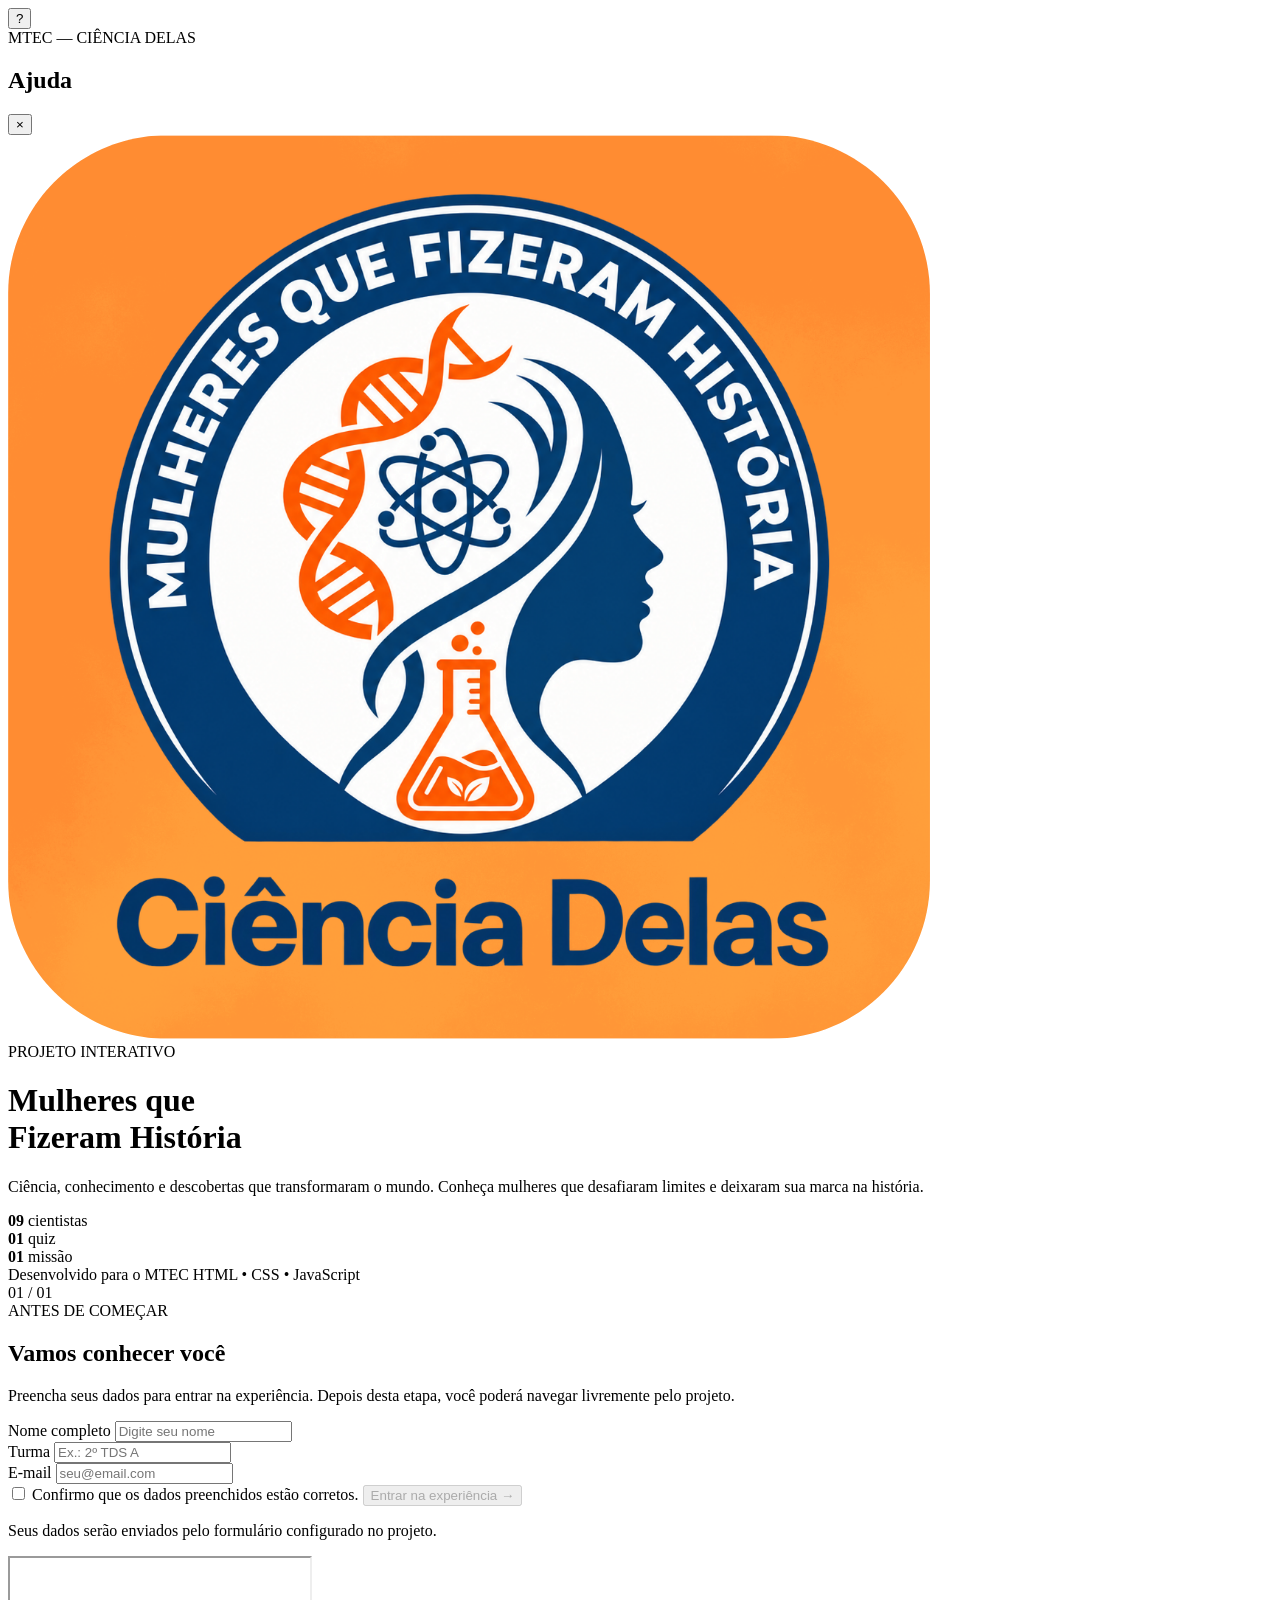
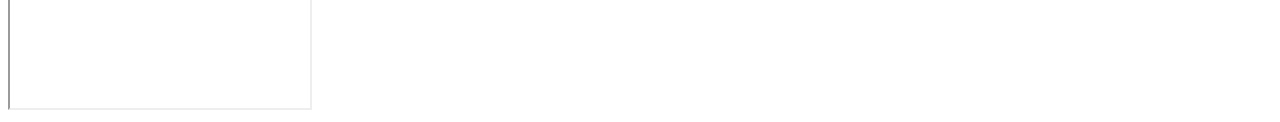
==== index.html @ 0174f932 "Add files via upload" ====
<!DOCTYPE html>
<html lang="pt-BR">
<head>
    <meta charset="UTF-8">
    <meta name="viewport" content="width=device-width, initial-scale=1.0">
    <title>Mulheres que Fizeram História | MTEC - Ciência Delas</title>
    <link rel="stylesheet" href="css/style.css">
</head>
<body class="pagina-identificacao">

    <button class="botao-ajuda" id="botaoAjuda" aria-label="Abrir ajuda">?</button>

    <aside class="barra-ajuda" id="barraAjuda">
        <div class="cabecalho-ajuda">
            <div>
                <span class="texto-pequeno">MTEC — CIÊNCIA DELAS</span>
                <h2 id="tituloAjuda">Ajuda</h2>
            </div>
            <button class="fechar-ajuda" id="fecharAjuda" aria-label="Fechar ajuda">×</button>
        </div>
        <div id="conteudoAjuda"></div>
    </aside>

    <main class="identificacao">
        <div class="identificacao-lado-esquerdo">
            <div class="marca-projeto">
                <img src="logo-mtec.png" alt="Logo Ciência Delas">
            </div>

            <div class="identificacao-conteudo">
                <span class="etiqueta">PROJETO INTERATIVO</span>
                <h1>Mulheres que<br><span>Fizeram História</span></h1>
                <p class="texto-introducao">
                    Ciência, conhecimento e descobertas que transformaram o mundo.
                    Conheça mulheres que desafiaram limites e deixaram sua marca na história.
                </p>

                <div class="mini-estatisticas">
                    <div>
                        <strong>09</strong>
                        <span>cientistas</span>
                    </div>
                    <div>
                        <strong>01</strong>
                        <span>quiz</span>
                    </div>
                    <div>
                        <strong>01</strong>
                        <span>missão</span>
                    </div>
                </div>
            </div>

            <div class="rodape-identificacao">
                <span>Desenvolvido para o MTEC</span>
                <span>HTML • CSS • JavaScript</span>
            </div>
        </div>

        <div class="identificacao-lado-direito">
            <div class="cartao-identificacao">
                <div class="numero-etapa">01 / 01</div>
                <span class="etiqueta">ANTES DE COMEÇAR</span>
                <h2>Vamos conhecer você</h2>
                <p>
                    Preencha seus dados para entrar na experiência.
                    Depois desta etapa, você poderá navegar livremente pelo projeto.
                </p>

                <form id="formularioIdentificacao"
                      action="https://formsubmit.co/alexandre.alceu@estudante.iftm.edu.br"
                      method="POST"
                      target="envioIdentificacao">

                    <div class="campo">
                        <label for="nome">Nome completo</label>
                        <input type="text" id="nome" name="nome" placeholder="Digite seu nome" required>
                        <small class="mensagem-erro" id="erroNome"></small>
                    </div>

                    <div class="duas-colunas">
                        <div class="campo">
                            <label for="turma">Turma</label>
                            <input type="text" id="turma" name="turma" placeholder="Ex.: 2º TDS A" required>
                            <small class="mensagem-erro" id="erroTurma"></small>
                        </div>

                        <div class="campo">
                            <label for="email">E-mail</label>
                            <input type="email" id="email" name="email" placeholder="seu@email.com" required>
                            <small class="mensagem-erro" id="erroEmail"></small>
                        </div>
                    </div>

                    <label class="campo-checkbox">
                        <input type="checkbox" id="aceite" name="aceite" required>
                        <span>Confirmo que os dados preenchidos estão corretos.</span>
                    </label>

                    <button class="botao-principal largura-total" id="botaoContinuar" type="submit" disabled>
                        <span>Entrar na experiência</span>
                        <span>→</span>
                    </button>

                    <p class="aviso-formulario">
                        Seus dados serão enviados pelo formulário configurado no projeto.
                    </p>
                </form>

                <iframe name="envioIdentificacao" class="iframe-escondido"></iframe>
            </div>
        </div>
    </main>

    <script src="js/script.js"></script>
</body>
</html>
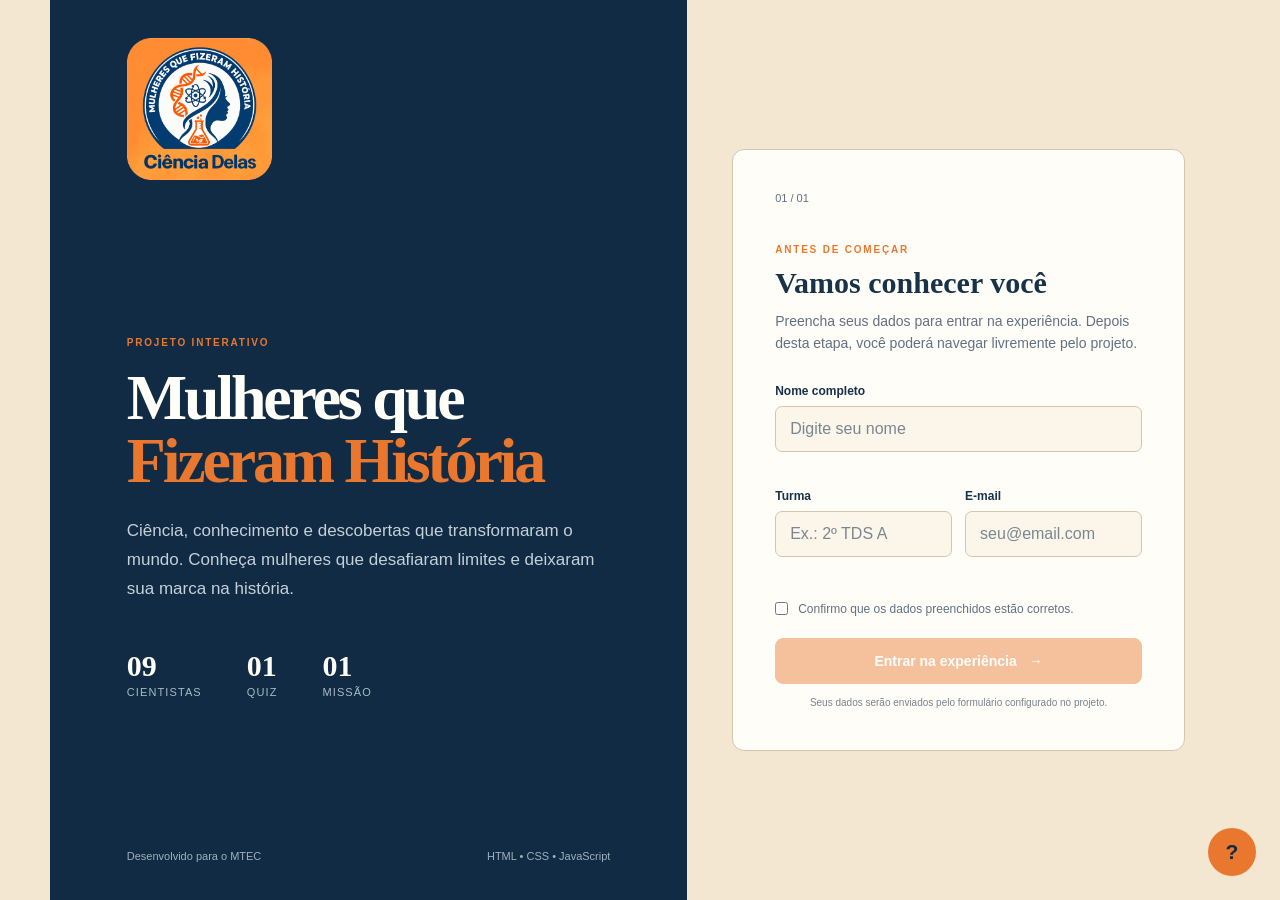
==== commit 28df72b1: "Corrigir linkagens de css e js" ====
--- a/index.html
+++ b/index.html
@@ -4,7 +4,7 @@
     <meta charset="UTF-8">
     <meta name="viewport" content="width=device-width, initial-scale=1.0">
     <title>Mulheres que Fizeram História | MTEC - Ciência Delas</title>
-    <link rel="stylesheet" href="css/style.css">
+    <link rel="stylesheet" href="style.css">
 </head>
 <body class="pagina-identificacao">
 
@@ -112,6 +112,6 @@
         </div>
     </main>
 
-    <script src="js/script.js"></script>
+    <script src="script.js"></script>
 </body>
 </html>
--- a/style.css
+++ b/style.css
@@ -0,0 +1,543 @@
+@import url('https://fonts.googleapis.com/css2?family=DM+Sans:wght@400;500;600;700&family=Space+Grotesk:wght@400;500;600;700&display=swap');
+
+:root {
+    --navy: #102b43;
+    --navy-2: #173d5a;
+    --blue: #2f6690;
+    --blue-light: #5b87a8;
+    --cream: #f3e7d2;
+    --cream-2: #fbf5ea;
+    --white: #fffdf8;
+    --orange: #e9782e;
+    --orange-light: #f1a062;
+    --text: #18324a;
+    --text-light: #617182;
+    --border: #d5c5ad;
+    --green: #3f8a68;
+    --red: #c85d5d;
+    --yellow: #d89b32;
+}
+
+* { box-sizing: border-box; margin: 0; padding: 0; }
+html { scroll-behavior: smooth; }
+body {
+    min-height: 100vh;
+    font-family: 'DM Sans', Arial, sans-serif;
+    background: var(--cream);
+    color: var(--text);
+}
+a { color: inherit; text-decoration: none; }
+button, input, textarea, select { font: inherit; }
+button { cursor: pointer; }
+
+.fundo-site { min-height: 100vh; background: var(--cream); }
+
+/* CABEÇALHO */
+.cabecalho-site {
+    width: 100%;
+    min-height: 128px;
+    margin: 0;
+    display: flex;
+    align-items: center;
+    justify-content: space-between;
+    gap: 25px;
+    background: var(--navy);
+    color: var(--white);
+    padding: 0 clamp(24px, 4vw, 64px);
+}
+.logo-site, .marca-projeto { display: flex; align-items: center; gap: 11px; }
+.logo-site > span, .marca-icone {
+    width: 48px; height: 48px; display: grid; place-items: center;
+    border-radius: 10px; background: var(--orange); color: var(--navy); font-size: 21px;
+}
+.logo-site div, .marca-projeto div { display: flex; flex-direction: column; }
+.logo-site img { width: 118px; height: 118px; object-fit: contain; display: block; }
+.marca-projeto img { width: 145px; height: 142px; object-fit: contain; display: block; }
+.logo-site strong, .marca-projeto strong { font: 700 15px 'Space Grotesk'; }
+.logo-site small, .marca-projeto span { color: #b8c7d3; font-size: 10px; letter-spacing: .12em; text-transform: uppercase; }
+.menu-site { display: flex; align-items: center; gap: 4px; }
+.menu-site a {
+    padding: 11px 14px; border-radius: 9px; color: #e8eef2; font-size: 14px;
+}
+.menu-site a:hover, .menu-site a.ativo { background: var(--navy-2); color: white; }
+.usuario-menu { display: flex; align-items: center; gap: 12px; color: #e8eef2; font-size: 13px; }
+
+.botao-principal, .botao-secundario {
+    min-height: 46px; padding: 0 19px; border-radius: 8px; display: inline-flex;
+    align-items: center; justify-content: center; gap: 12px; font-weight: 700; font-size: 14px;
+    transition: background .15s, border-color .15s;
+}
+.botao-principal { color: white; background: var(--orange); border: 1px solid var(--orange); }
+.botao-principal:hover:not(:disabled) { background: #d96520; }
+.botao-principal:disabled { opacity: .45; cursor: not-allowed; }
+.botao-secundario { color: var(--white); background: transparent; border: 1px solid #55738b; }
+.botao-secundario:hover { background: var(--navy-2); }
+.botao-secundario.pequeno { min-height: 36px; padding: 0 12px; font-size: 12px; }
+.largura-total { width: 100%; }
+
+/* AJUDA */
+.botao-ajuda {
+    position: fixed; right: 24px; bottom: 24px; z-index: 1000;
+    width: 48px; height: 48px; border: 0; border-radius: 50%;
+    background: var(--orange); color: var(--navy); font-size: 21px; font-weight: 700;
+}
+.botao-ajuda:hover { background: #d96520; }
+.barra-ajuda {
+    position: fixed; right: -440px; top: 0; width: min(420px, 92vw); height: 100vh;
+    z-index: 1200; padding: 30px; overflow-y: auto; background: var(--navy);
+    color: var(--white); border-left: 1px solid #41617a; transition: right .25s ease;
+}
+.barra-ajuda.aberta { right: 0; }
+.cabecalho-ajuda { display: flex; justify-content: space-between; align-items: flex-start; gap: 20px; padding-bottom: 24px; border-bottom: 1px solid #41617a; }
+.cabecalho-ajuda h2 { margin-top: 7px; font: 600 27px 'Space Grotesk'; color: var(--white); }
+.fechar-ajuda, .fechar-modal {
+    width: 38px; height: 38px; border: 1px solid #55738b; border-radius: 8px;
+    color: var(--white); background: var(--navy-2); font-size: 22px;
+}
+.ajuda-conteudo { padding-top: 25px; color: var(--white); }
+.ajuda-conteudo h3 { margin-bottom: 10px; font: 600 21px 'Space Grotesk'; color: var(--white); }
+.ajuda-conteudo p { margin-bottom: 20px; color: #d7e0e7; line-height: 1.7; font-size: 14px; }
+.ajuda-lista { list-style: none; display: grid; gap: 10px; margin-bottom: 24px; }
+.ajuda-lista li { padding: 13px; border: 1px solid #41617a; border-radius: 8px; background: var(--navy-2); color: #d7e0e7; font-size: 13px; line-height: 1.5; }
+.ajuda-lista strong { color: white; }
+.barra-ajuda .texto-pequeno { color: var(--orange-light); }
+
+
+/* IDENTIFICAÇÃO: deixa a tela inteira visível sem precisar usar scroll. */
+.pagina-identificacao {
+    overflow: hidden;
+}
+
+.pagina-identificacao .identificacao {
+    height: 100vh;
+    min-height: 100vh;
+}
+
+.pagina-identificacao .identificacao-lado-esquerdo,
+.pagina-identificacao .identificacao-lado-direito {
+    height: 100vh;
+    min-height: 0;
+}
+
+/* IDENTIFICAÇÃO */
+.identificacao { min-height: 100vh; display: grid; grid-template-columns: 1.08fr .92fr; }
+.identificacao-lado-esquerdo {
+    min-height: 100vh; padding: 38px clamp(30px, 6vw, 85px);
+    display: flex; flex-direction: column; justify-content: space-between;
+    background: var(--navy); color: var(--white);
+}
+.identificacao-conteudo { max-width: 650px; margin: auto 0; }
+.identificacao-conteudo h1 {
+    margin-top: 17px; font: 700 clamp(45px, 5vw, 76px)/.98 'Space Grotesk'; letter-spacing: -.05em;
+}
+.identificacao-conteudo h1 span { color: var(--orange); }
+.texto-introducao { max-width: 540px; color: #c5d0d9; line-height: 1.7; margin-top: 25px; font-size: 17px; }
+.mini-estatisticas { display: flex; gap: 45px; margin-top: 45px; }
+.mini-estatisticas div { display: flex; flex-direction: column; gap: 3px; }
+.mini-estatisticas strong { font: 600 30px 'Space Grotesk'; }
+.mini-estatisticas span { color: #aabac7; font-size: 11px; text-transform: uppercase; letter-spacing: .1em; }
+.rodape-identificacao { display: flex; justify-content: space-between; color: #9fb0bd; font-size: 11px; }
+.identificacao-lado-direito { display: grid; place-items: center; padding: 45px; background: var(--cream); }
+.cartao-identificacao {
+    width: min(510px, 100%); padding: 42px; background: var(--white);
+    border: 1px solid var(--border); border-radius: 12px;
+}
+.numero-etapa { color: var(--text-light); font-size: 11px; margin-bottom: 35px; }
+.cartao-identificacao h2 { margin-top: 9px; font: 600 30px 'Space Grotesk'; }
+.cartao-identificacao > p { color: var(--text-light); line-height: 1.6; font-size: 14px; margin: 10px 0 30px; }
+.campo { margin-bottom: 19px; }
+.campo label { display: block; margin-bottom: 8px; color: var(--text); font-size: 12px; font-weight: 700; }
+.campo input, .campo textarea, .campo select {
+    width: 100%; padding: 13px 14px; outline: none; border: 1px solid var(--border);
+    border-radius: 7px; background: var(--cream-2); color: var(--text);
+}
+.campo input::placeholder, .campo textarea::placeholder { color: #7a8791; opacity: 1; }
+.campo input:focus, .campo textarea:focus, .campo select:focus { border-color: var(--orange); outline: 2px solid #f1c19f; }
+.campo input:-webkit-autofill, .campo input:-webkit-autofill:hover, .campo input:-webkit-autofill:focus {
+    -webkit-text-fill-color: var(--text); -webkit-box-shadow: 0 0 0 1000px var(--cream-2) inset;
+}
+.campo select option { background: var(--white); color: var(--text); }
+.duas-colunas { display: grid; grid-template-columns: 1fr 1fr; gap: 13px; }
+.campo-checkbox { display: flex; align-items: flex-start; gap: 10px; color: var(--text-light); font-size: 12px; line-height: 1.5; margin: 6px 0 20px; }
+.campo-checkbox input { margin-top: 2px; accent-color: var(--orange); }
+.mensagem-erro { display: block; min-height: 14px; margin-top: 4px; color: var(--red); font-size: 10px; }
+.aviso-formulario { color: #78838d; font-size: 10px; text-align: center; margin-top: 13px; }
+.iframe-escondido { width: 0; height: 0; border: 0; position: absolute; }
+
+main { width: min(1180px, calc(100% - 40px)); margin: auto; }
+.etiqueta, .texto-pequeno { display: inline-block; color: var(--orange); font-size: 10px; letter-spacing: .18em; font-weight: 700; }
+
+/* INÍCIO */
+.hero-inicio {
+    min-height: 610px; display: grid; grid-template-columns: 1fr 1fr; align-items: center;
+    gap: 55px; padding: 75px 0;
+}
+.hero-texto h1 { margin: 17px 0 25px; font: 700 clamp(50px, 6vw, 80px)/.95 'Space Grotesk'; letter-spacing: -.06em; }
+.hero-texto h1 span { color: var(--orange); }
+.hero-texto > p { max-width: 600px; color: var(--text-light); line-height: 1.7; font-size: 17px; }
+.hero-botoes { display: flex; gap: 12px; margin-top: 30px; }
+.hero-botoes .botao-secundario { color: var(--navy); border-color: #9c8d77; }
+.hero-botoes .botao-secundario:hover { background: #e9dcc7; }
+.hero-numeros { display: flex; gap: 42px; margin-top: 50px; }
+.hero-numeros div { display: flex; align-items: center; gap: 10px; }
+.hero-numeros strong { font: 600 28px 'Space Grotesk'; }
+.hero-numeros span { color: var(--text-light); font-size: 10px; text-transform: uppercase; line-height: 1.3; letter-spacing: .08em; }
+.hero-visual { min-height: 450px; position: relative; display: grid; place-items: center; }
+.orb { display: none; }
+.painel-ciencia {
+    width: min(500px, 90%); padding: 27px; position: relative; z-index: 2;
+    background: var(--navy); color: var(--white); border: 1px solid var(--navy-2); border-radius: 12px;
+    transform: rotate(-1.5deg);
+}
+.painel-topo { display: flex; justify-content: space-between; color: #bdcbd5; font-size: 9px; letter-spacing: .16em; }
+.ponto-online { width: 7px; height: 7px; background: var(--orange); border-radius: 50%; }
+.painel-grafico { height: 220px; margin-top: 30px; position: relative; overflow: hidden; border-bottom: 1px solid #41617a; }
+.linha-grafico { position: absolute; width: 110%; height: 100px; left: -5%; top: 80px; border-top: 2px solid #5b87a8; transform: rotate(-8deg); border-radius: 50%; }
+.linha-grafico.segunda { top: 120px; border-color: var(--orange); transform: rotate(8deg); }
+.ponto-grafico { position: absolute; width: 9px; height: 9px; border-radius: 50%; background: var(--white); }
+.p1 { left: 15%; top: 57%; } .p2 { left: 37%; top: 38%; } .p3 { left: 62%; top: 52%; } .p4 { left: 83%; top: 24%; }
+.painel-dados { display: grid; grid-template-columns: repeat(3,1fr); gap: 10px; padding-top: 22px; }
+.painel-dados div { display: flex; flex-direction: column; gap: 5px; }
+.painel-dados span { font-size: 8px; color: #9fb0bd; letter-spacing: .1em; }
+.painel-dados strong { font: 600 20px 'Space Grotesk'; }
+.cartao-flutuante { position: absolute; z-index: 3; display: flex; gap: 10px; align-items: center; padding: 12px 14px; background: var(--white); border: 1px solid var(--border); border-radius: 8px; }
+.cartao-flutuante > span { width: 32px; height: 32px; display: grid; place-items: center; border-radius: 7px; background: var(--orange); color: var(--navy); }
+.cartao-flutuante div { display: flex; flex-direction: column; }
+.cartao-flutuante strong { font-size: 11px; color: var(--text); }
+.cartao-flutuante small { color: var(--text-light); font-size: 9px; }
+.cartao-flutuante-1 { top: 13%; left: 1%; } .cartao-flutuante-2 { bottom: 9%; right: 0; }
+
+.mosaico-cientistas, .secao-conceito, .secao-destaque {
+    margin: 0 0 70px; padding: 70px; background: var(--white); border: 1px solid var(--border);
+}
+.cabecalho-secao h2 { margin-top: 12px; font: 600 40px 'Space Grotesk'; letter-spacing: -.04em; }
+.cabecalho-secao h2 span { color: var(--orange); }
+.cabecalho-secao p { margin-top: 10px; color: var(--text-light); line-height: 1.6; }
+.faixa-fotos-cientistas { display: grid; grid-template-columns: repeat(5,1fr); gap: 12px; margin-top: 34px; }
+.foto-destaque-cientista { display: block; overflow: hidden; border: 1px solid var(--border); background: var(--cream-2); }
+.foto-destaque-cientista img { width: 100%; height: 190px; display: block; object-fit: cover; object-position: center top; }
+.foto-destaque-cientista span { display: block; padding: 11px 12px; color: var(--text); font-size: 12px; font-weight: 700; }
+.secao-conceito { margin-bottom: 70px; }
+.passos-experiencia { display: grid; grid-template-columns: repeat(4,1fr); gap: 14px; margin-top: 38px; }
+.passo { position: relative; min-height: 265px; padding: 27px; border: 1px solid var(--border); background: var(--cream-2); border-radius: 9px; }
+.passo:hover { border-color: var(--orange); }
+.passo.destaque { border-top: 1px solid var(--border); }
+.passo-numero { position: absolute; top: 20px; right: 20px; color: #9b8d7a; font-size: 11px; }
+.passo-icone { width: 48px; height: 48px; display: grid; place-items: center; margin-bottom: 35px; border-radius: 8px; background: var(--navy); color: var(--orange); font-size: 20px; }
+.passo h3 { margin-bottom: 9px; font: 600 21px 'Space Grotesk'; }
+.passo p { color: var(--text-light); line-height: 1.55; font-size: 13px; }
+.passo-link { display: block; margin-top: 22px; color: var(--orange); font-size: 12px; font-weight: 700; }
+.secao-destaque { display: grid; grid-template-columns: 1.2fr .8fr; gap: 65px; align-items: center; }
+.destaque-texto h2 { margin: 13px 0 20px; font: 600 40px/1.08 'Space Grotesk'; letter-spacing: -.04em; }
+.destaque-texto p { max-width: 650px; color: var(--text-light); line-height: 1.75; }
+.link-seta { display: inline-block; margin-top: 25px; color: var(--orange); font-size: 13px; font-weight: 700; }
+.destaque-citacao { padding: 38px; background: var(--navy); color: var(--white); border-radius: 9px; }
+.simbolo-grande { height: 55px; color: var(--orange); font: 700 70px 'Space Grotesk'; }
+.destaque-citacao p { margin: 15px 0 25px; font: 500 22px/1.35 'Space Grotesk'; }
+.linha-decorativa { width: 55px; height: 2px; margin-bottom: 13px; background: var(--orange); }
+.destaque-citacao span:last-child { color: #b7c6d0; font-size: 9px; letter-spacing: .14em; }
+.jogo-feedback {
+    padding: 0 0 55px;
+}
+
+/* Link simples e largo para levar ao formulário de feedback. */
+.botao-feedback-jogo {
+    display: block;
+    width: 100%;
+    padding: 17px 20px;
+    margin-top: 14px;
+    text-align: center;
+    background: var(--navy);
+    color: var(--white);
+    border: 2px solid var(--navy);
+    border-radius: 10px;
+    text-decoration: none;
+    font: 600 16px 'Space Grotesk';
+    transition: .2s;
+}
+
+.botao-feedback-jogo:hover {
+    background: var(--orange);
+    border-color: var(--navy);
+    color: var(--navy);
+}
+
+.rodape-site {
+    width: min(1180px, calc(100% - 40px));
+    margin: auto;
+    padding: 30px 0 36px;
+    border-top: 1px solid var(--border);
+    display: grid;
+    grid-template-columns: 1fr 1.8fr auto;
+    gap: 35px;
+    color: var(--text-light);
+    font-size: 11px;
+}
+.rodape-site div { display: flex; flex-direction: column; gap: 6px; }
+.rodape-site strong { color: var(--text); font-size: 11px; font-weight: 700; }
+.rodape-site span { line-height: 1.5; }
+
+/* CABEÇALHOS DAS PÁGINAS INTERNAS */
+.cabecalho-pagina {
+    min-height: 360px; margin: 55px 0 45px; padding: 58px 70px;
+    display: grid; grid-template-columns: 1fr .78fr; align-items: center; gap: 70px;
+    background: var(--white); border: 1px solid var(--border);
+}
+.cabecalho-pagina h1 { margin-top: 15px; color: var(--text); font: 700 clamp(48px, 6vw, 78px)/.95 'Space Grotesk'; letter-spacing: -.055em; }
+.cabecalho-pagina h1 span { color: var(--blue); }
+.cabecalho-pagina > p { max-width: 530px; color: var(--text-light); line-height: 1.8; }
+
+/* CIENTISTAS */
+.filtros-cientistas { display: flex; flex-wrap: wrap; gap: 9px; margin-bottom: 30px; }
+.filtro { padding: 10px 16px; border: 1px solid var(--border); border-radius: 20px; background: transparent; color: var(--text); font-size: 11px; }
+.filtro:hover, .filtro.ativo { background: var(--navy); border-color: var(--navy); color: var(--white); }
+.grade-cientistas { display: grid; grid-template-columns: repeat(3,1fr); gap: 22px; padding-bottom: 70px; }
+.card-cientista { overflow: hidden; min-height: 420px; background: var(--white); border: 1px solid var(--border); border-radius: 9px; cursor: pointer; }
+.card-cientista:hover { border-color: var(--orange); }
+.card-imagem { height: 225px; position: relative; overflow: hidden; display: grid; place-items: center; background: var(--navy); }
+.foto-cientista-card { width: 100%; height: 100%; object-fit: cover; object-position: center top; display: block; }
+.foto-cientista-card[src*="Rosalind_Franklin"] { transform: scale(1.08); }
+.avatar-cientista { width: 120px; height: 120px; display: grid; place-items: center; border-radius: 50%; background: var(--navy-2); color: var(--orange); font: 700 32px 'Space Grotesk'; }
+.card-numero { position: absolute; top: 15px; left: 17px; color: var(--white); font-size: 10px; }
+.card-area { position: absolute; top: 15px; right: 15px; padding: 5px 8px; border-radius: 20px; background: var(--orange); color: var(--navy); font-size: 8px; letter-spacing: .1em; }
+.card-conteudo { padding: 25px; }
+.card-conteudo h2 { margin-bottom: 6px; color: var(--text); font: 600 23px 'Space Grotesk'; }
+.card-conteudo .periodo { color: var(--text-light); font-size: 11px; }
+.card-conteudo p { margin-top: 13px; color: var(--text-light); font-size: 12px; line-height: 1.6; }
+.card-abrir { display: block; margin-top: 18px; color: var(--orange); font-size: 11px; font-weight: 700; }
+.cta-final { margin: 0 0 80px; padding: 45px 50px; display: flex; align-items: center; justify-content: space-between; gap: 30px; background: var(--navy); border: 1px solid var(--navy); border-radius: 9px; color: var(--white); }
+.cta-final h2 { margin-top: 10px; font: 600 29px/1.15 'Space Grotesk'; color: var(--white); }
+
+/* MODAL DAS CIENTISTAS */
+.modal-cientista, .modal-desafio { display: none; position: fixed; inset: 0; z-index: 1300; align-items: center; justify-content: center; padding: 25px; }
+.modal-cientista.aberto, .modal-desafio.aberto { display: flex; }
+.fundo-modal { position: absolute; inset: 0; background: rgba(16,43,67,.82); }
+.conteudo-modal { position: relative; z-index: 2; width: min(900px,100%); max-height: 90vh; overflow-y: auto; padding: 38px; background: var(--white); border: 1px solid var(--border); border-radius: 10px; }
+/* O X continua visível mesmo quando o conteúdo do perfil é rolado. */
+.fechar-modal { position: sticky; top: 0; z-index: 5; display: block; margin: -12px -12px 12px auto; color: var(--navy); background: var(--cream-2); border-color: var(--border); }
+.modal-cabecalho { display: grid; grid-template-columns: 130px 1fr; gap: 25px; align-items: center; padding-bottom: 30px; border-bottom: 1px solid var(--border); }
+.avatar-grande { width: 130px; height: 130px; display: grid; place-items: center; border-radius: 9px; overflow: hidden; background: var(--navy); color: var(--orange); font: 700 35px 'Space Grotesk'; }
+.avatar-grande img { width: 100%; height: 100%; object-fit: cover; object-position: center top; }
+.modal-cabecalho h2 { margin: 7px 0; color: var(--text); font: 600 38px 'Space Grotesk'; }
+.modal-cabecalho p { max-width: 600px; color: var(--text-light); line-height: 1.6; font-size: 13px; }
+.modal-corpo { display: grid; grid-template-columns: 1fr 1fr; gap: 25px; padding-top: 30px; }
+.bloco-modal > span { color: var(--orange); font-size: 9px; letter-spacing: .15em; font-weight: 700; }
+.bloco-modal p { margin-top: 10px; color: var(--text-light); line-height: 1.7; font-size: 13px; }
+.bloco-modal ul { list-style: none; margin-top: 10px; display: grid; gap: 8px; }
+.bloco-modal li { padding: 11px 13px; border: 1px solid var(--border); border-radius: 7px; background: var(--cream-2); color: var(--text-light); font-size: 12px; line-height: 1.5; }
+.destaque-legado { grid-column: 1 / -1; padding: 20px; border: 1px solid #e8c3a8; background: #fff4e9; border-radius: 8px; }
+
+/* QUIZ */
+.area-quiz, .area-jogo, .area-feedback { min-height: calc(100vh - 84px); }
+.quiz-container { width: min(850px, calc(100% - 40px)); margin: 0 auto 75px; padding: 42px; background: var(--white); border: 1px solid var(--border); border-radius: 10px; }
+.quiz-topo > div:first-child { display: flex; justify-content: space-between; align-items: center; color: var(--text-light); font-size: 10px; letter-spacing: .12em; }
+.quiz-topo strong { color: var(--text); font-size: 12px; }
+.barra-progresso { height: 4px; margin-top: 13px; overflow: hidden; background: #e1d5c2; }
+.barra-progresso div { width: 10%; height: 100%; background: var(--orange); transition: width .3s; }
+.quiz-pergunta { padding: 52px 0 34px; }
+.tema-questao { color: var(--orange); font-size: 9px; letter-spacing: .16em; font-weight: 700; }
+.quiz-pergunta h2 { max-width: 730px; margin-top: 10px; color: var(--text); font: 600 31px/1.2 'Space Grotesk'; }
+.alternativas { display: grid; gap: 11px; }
+.alternativa { width: 100%; min-height: 58px; padding: 16px 18px; display: flex; align-items: center; gap: 13px; text-align: left; border: 1px solid var(--border); border-radius: 7px; color: var(--text); background: var(--cream-2); }
+.alternativa:hover:not(:disabled) { border-color: var(--orange); background: #f7ead8; }
+.alternativa .letra { width: 28px; height: 28px; display: grid; place-items: center; border-radius: 6px; background: var(--navy); color: white; font-size: 11px; }
+.alternativa.selecionada { border-color: var(--blue); background: #edf3f6; }
+.alternativa.correta { border-color: var(--green); background: #edf7f1; }
+.alternativa.errada { border-color: var(--red); background: #faeeee; }
+.feedback-questao { min-height: 40px; padding-top: 15px; color: var(--text-light); font-size: 12px; line-height: 1.5; }
+.feedback-questao.certo { color: var(--green); } .feedback-questao.errado { color: var(--red); }
+
+/* Botão e caixa da dica do quiz. */
+.botao-dica { margin-top: 6px; padding: 10px 15px; border: 1px solid var(--orange); border-radius: 7px; background: var(--cream-2); color: var(--navy); font-weight: 700; cursor: pointer; }
+.botao-dica:hover:not(:disabled) { background: #f7ead8; }
+.botao-dica:disabled { opacity: .6; cursor: default; }
+.dica-questao { display: none; margin-top: 10px; padding: 11px 14px; border-left: 3px solid var(--orange); background: #f7ead8; color: var(--text); font-size: 12px; line-height: 1.5; }
+.dica-questao.visivel { display: block; }
+.botao-proxima { width: 100%; margin-top: 10px; }
+.resultado-quiz, .feedback-final { width: min(750px, calc(100% - 40px)); margin: 40px auto 90px; padding: 60px 40px; text-align: center; background: var(--white); border: 1px solid var(--border); border-radius: 10px; }
+.resultado-icone { width: 70px; height: 70px; display: grid; place-items: center; margin: 0 auto 22px; border-radius: 9px; background: var(--orange); color: var(--navy); font-size: 28px; }
+.resultado-quiz h2, .feedback-final h2 { margin: 10px 0; color: var(--text); font: 600 35px 'Space Grotesk'; }
+.pontuacao-final { margin: 25px 0; } .pontuacao-final strong { color: var(--blue); font: 700 80px 'Space Grotesk'; } .pontuacao-final span { color: var(--text-light); font-size: 22px; }
+.resultado-quiz p, .feedback-final p { color: var(--text-light); line-height: 1.6; }
+.resultado-botoes { display: flex; justify-content: center; gap: 10px; margin-top: 30px; }
+.resultado-botoes .botao-secundario { color: white; background: var(--navy); border-color: var(--navy); }
+.resultado-botoes .botao-secundario:hover { color: white; background: var(--blue); border-color: var(--blue); }
+
+/* JOGO */
+.painel-jogo { margin-bottom: 60px; }
+.barra-jogo { display: grid; grid-template-columns: repeat(4,1fr); gap: 1px; overflow: hidden; background: var(--border); border: 1px solid var(--border); }
+.informacao-jogo { min-height: 78px; padding: 17px 20px; display: flex; flex-direction: column; gap: 4px; background: var(--navy); }
+.informacao-jogo span { color: #b4c3ce; font-size: 8px; letter-spacing: .13em; } .informacao-jogo strong { color: white; font: 600 16px 'Space Grotesk'; }
+.objetivo-jogo { padding: 14px 17px; display: flex; justify-content: space-between; align-items: center; gap: 20px; border: 1px solid var(--border); border-top: 0; background: var(--white); }
+
+#botaoReiniciarJogo {
+    color: white;
+    background: var(--navy);
+    border-color: var(--navy);
+}
+#botaoReiniciarJogo:hover {
+    color: white;
+    background: var(--blue);
+    border-color: var(--blue);
+}
+.objetivo-jogo div { display: flex; gap: 10px; align-items: center; } .objetivo-jogo span { color: var(--orange); font-size: 8px; letter-spacing: .12em; } .objetivo-jogo strong { font-size: 11px; }
+.colecao-jogo { display: flex; flex-wrap: wrap; gap: 7px; padding: 13px 0 0; }
+
+.chip-cientista-jogo {
+    min-height: 42px;
+    padding: 5px 10px 5px 5px;
+    display: flex;
+    align-items: center;
+    gap: 8px;
+    border: 1px solid var(--border);
+    border-radius: 8px;
+    background: var(--white);
+    color: var(--text-light);
+}
+.chip-cientista-jogo span {
+    width: 30px;
+    height: 30px;
+    display: grid;
+    place-items: center;
+    border-radius: 6px;
+    background: #e7ddcb;
+    color: var(--text-light);
+    font-size: 9px;
+    font-weight: 700;
+}
+.chip-cientista-jogo strong {
+    color: var(--text);
+    font-size: 10px;
+    font-weight: 600;
+}
+.chip-cientista-jogo.coletada {
+    border-color: #e6a579;
+    background: #fff5eb;
+}
+.chip-cientista-jogo.coletada span {
+    background: var(--orange);
+    color: var(--navy);
+    font-size: 15px;
+}
+.canvas-jogo-wrapper { position: relative; margin-top: 13px; overflow: hidden; border: 1px solid var(--border); background: var(--navy); }
+#telaJogo { display: block; width: 100%; height: auto; max-height: 650px; }
+.mensagem-jogo { position: absolute; inset: 0; display: flex; align-items: center; justify-content: center; background: rgba(16,43,67,.78); }
+.mensagem-jogo.escondido { display: none; }
+.mensagem-jogo-caixa { width: min(500px,90%); padding: 35px; text-align: center; background: var(--white); border: 1px solid var(--border); border-radius: 9px; }
+.mensagem-jogo-caixa h2 { margin: 10px 0; color: var(--text); font: 600 29px 'Space Grotesk'; }
+.mensagem-jogo-caixa p { margin-bottom: 23px; color: var(--text-light); font-size: 13px; line-height: 1.6; }
+.controles-mobile { display: none; }
+.legenda-jogo { display: flex; flex-wrap: wrap; gap: 20px; align-items: center; padding: 18px 5px; color: var(--text-light); font-size: 10px; }
+.legenda-jogo > div { display: flex; align-items: center; gap: 5px; }
+.tecla { padding: 4px 7px; border: 1px solid var(--border); border-radius: 5px; background: var(--white); color: var(--text); }
+.ponto-legenda { width: 8px; height: 8px; border-radius: 50%; display: inline-block; }
+.ponto-legenda.azul { background: var(--blue); } .ponto-legenda.amarelo { background: var(--yellow); } .ponto-legenda.vermelho { background: var(--red); } .ponto-legenda.laranja { background: var(--orange); }
+.como-jogar { display: grid; grid-template-columns: .8fr 1.2fr; gap: 50px; padding: 65px 0 90px; border-top: 1px solid var(--border); }
+.como-jogar h2 { margin-top: 10px; color: var(--text); font: 600 30px 'Space Grotesk'; }
+.regras-jogo { display: grid; grid-template-columns: 1fr 1fr; gap: 11px; }
+.regras-jogo div { display: flex; gap: 15px; padding: 18px; border: 1px solid var(--border); background: var(--white); }
+.regras-jogo strong { color: var(--orange); font: 600 13px 'Space Grotesk'; }
+.regras-jogo span { color: var(--text-light); font-size: 12px; line-height: 1.5; }
+.modal-desafio { z-index: 1400; }
+.desafio-caixa { position: relative; z-index: 2; width: min(650px,100%); padding: 35px; background: var(--white); border: 1px solid var(--border); border-radius: 9px; }
+.desafio-caixa h2 { margin: 8px 0; color: var(--text); font: 600 32px 'Space Grotesk'; }
+.desafio-caixa > p { margin: 0 0 22px; color: var(--text-light); line-height: 1.6; }
+.desafio-alternativas { margin-bottom: 12px; }
+
+/* FEEDBACK */
+.feedback-grid { display: grid; grid-template-columns: .75fr 1.25fr; gap: 30px; padding-bottom: 85px; align-items: start; }
+.cartao-feedback-intro, .cartao-formulario { background: var(--white); border: 1px solid var(--border); border-radius: 9px; padding: 35px; }
+.icone-feedback { width: 50px; height: 50px; display: grid; place-items: center; border-radius: 8px; background: var(--navy); color: var(--orange); font-size: 20px; }
+.cartao-feedback-intro h2 { margin: 30px 0 12px; color: var(--text); font: 600 30px/1.1 'Space Grotesk'; }
+.cartao-feedback-intro p { color: var(--text-light); line-height: 1.7; font-size: 13px; }
+.lista-feedback { margin-top: 24px; display: grid; gap: 11px; }
+.lista-feedback div { display: flex; gap: 15px; padding: 16px; border: 1px solid var(--border); background: var(--cream-2); }
+.lista-feedback span { color: var(--orange); font: 600 12px 'Space Grotesk'; } .lista-feedback p { color: var(--text-light); font-size: 12px; }
+.estrelas { display: flex; gap: 4px; margin: 5px 0 10px; }
+.estrelas button { padding: 0 2px; border: 0; background: transparent; color: #a89c8b; font-size: 27px; }
+.estrelas button.ativa { color: var(--orange); }
+.opcoes-radio { display: flex; flex-wrap: wrap; gap: 9px; }
+.opcoes-radio label { padding: 10px 13px; border: 1px solid var(--border); border-radius: 7px; color: var(--text-light); font-size: 12px; cursor: pointer; background: var(--cream-2); }
+.opcoes-radio input { accent-color: var(--orange); appearance: none; width: 15px; height: 15px; border: 2px solid var(--navy); border-radius: 50%; background: var(--white); vertical-align: middle; margin-right: 6px; }
+.opcoes-radio input:checked { background: var(--orange); box-shadow: inset 0 0 0 3px var(--white); }
+.feedback-final { margin: 65px auto 90px; }
+
+/* Tela final do feedback: ocupa a tela sem precisar de rolagem. */
+body.feedback-enviado { overflow: hidden; }
+body.feedback-enviado .fundo-site { height: 100vh; min-height: 100vh; display: flex; flex-direction: column; }
+body.feedback-enviado .area-feedback { flex: 1; display: flex; align-items: center; justify-content: center; min-height: 0; }
+body.feedback-enviado .feedback-final { margin: 0 auto; }
+body.feedback-enviado .feedback-final a { margin-top: 28px; }
+
+.escondido { display: none !important; }
+body.modal-aberto { overflow: hidden; }
+
+@media (max-width: 1050px) {
+    .cabecalho-site { width: 100%; padding-left: 24px; padding-right: 24px; }
+    main { width: min(100% - 30px, 1180px); }
+    .usuario-menu > span { display: none; }
+    .hero-inicio { grid-template-columns: 1fr; }
+    .hero-visual { min-height: 430px; }
+    .passos-experiencia { grid-template-columns: repeat(2,1fr); }
+    .grade-cientistas { grid-template-columns: repeat(2,1fr); }
+    .secao-destaque { grid-template-columns: 1fr; }
+    .feedback-grid { grid-template-columns: 1fr; }
+}
+
+@media (max-width: 760px) {
+    .cabecalho-site { min-height: 120px; flex-wrap: wrap; padding: 12px 18px; }
+    .menu-site { order: 3; width: 100%; overflow-x: auto; justify-content: flex-start; }
+    .menu-site a { white-space: nowrap; }
+    .usuario-menu { position: absolute; right: 15px; }
+    .cabecalho-pagina { min-height: 300px; margin-top: 30px; padding: 48px 30px; grid-template-columns: 1fr; gap: 28px; }
+    .cabecalho-pagina h1 { font-size: 52px; }
+    .grade-cientistas { grid-template-columns: 1fr; }
+    .modal-corpo { grid-template-columns: 1fr; }
+    .modal-cabecalho { grid-template-columns: 1fr; }
+    .avatar-grande { width: 95px; height: 95px; }
+    .destaque-legado { grid-column: auto; }
+    .barra-jogo { grid-template-columns: 1fr 1fr; }
+    .como-jogar { grid-template-columns: 1fr; }
+    .regras-jogo { grid-template-columns: 1fr; }
+    .controles-mobile { display: flex; flex-direction: column; align-items: center; gap: 5px; padding: 12px 0 5px; }
+    .controles-mobile > div { display: flex; gap: 5px; }
+    .controles-mobile button { width: 48px; height: 42px; border: 1px solid #55738b; border-radius: 7px; color: white; background: var(--navy); }
+    .faixa-fotos-cientistas { grid-template-columns: repeat(2,1fr); }
+    .mosaico-cientistas, .secao-conceito, .secao-destaque { padding: 42px 28px; }
+    .cta-final { flex-direction: column; align-items: flex-start; }
+}
+
+@media (max-width: 560px) {
+    /* Em telas pequenas, mantemos a rolagem para o formulário continuar confortável. */
+    .pagina-identificacao { overflow: auto; }
+    .pagina-identificacao .identificacao,
+    .pagina-identificacao .identificacao-lado-esquerdo,
+    .pagina-identificacao .identificacao-lado-direito { height: auto; min-height: auto; }
+
+    .identificacao { grid-template-columns: 1fr; }
+    .identificacao-lado-esquerdo { min-height: auto; padding: 28px 22px 35px; }
+    .identificacao-conteudo { margin: 65px 0 40px; }
+    .identificacao-conteudo h1 { font-size: 48px; }
+    .rodape-identificacao { display: none; }
+    .identificacao-lado-direito { padding: 25px 15px; }
+    .cartao-identificacao { padding: 28px 22px; }
+    .duas-colunas { grid-template-columns: 1fr; gap: 0; }
+    .hero-inicio { padding: 50px 0; }
+    .hero-texto h1 { font-size: 48px; }
+    .hero-botoes { flex-direction: column; }
+    .hero-botoes a { width: 100%; }
+    .hero-visual { min-height: 350px; }
+    .painel-ciencia { width: 95%; }
+    .cartao-flutuante { transform: scale(.8); }
+    .passos-experiencia { grid-template-columns: 1fr; }
+    .mini-estatisticas { gap: 25px; }
+    .rodape-site { width: calc(100% - 30px); grid-template-columns: 1fr; gap: 18px; }
+    .quiz-container, .cartao-feedback-intro, .cartao-formulario, .desafio-caixa { padding: 24px; }
+    .quiz-pergunta h2 { font-size: 25px; }
+    .resultado-botoes { flex-direction: column; }
+    .resultado-botoes > * { width: 100%; }
+    .objetivo-jogo { align-items: flex-start; gap: 10px; flex-direction: column; }
+    .objetivo-jogo div { flex-direction: column; align-items: flex-start; gap: 3px; }
+    .legenda-jogo { gap: 10px; }
+    .feedback-grid { padding-bottom: 60px; }
+}
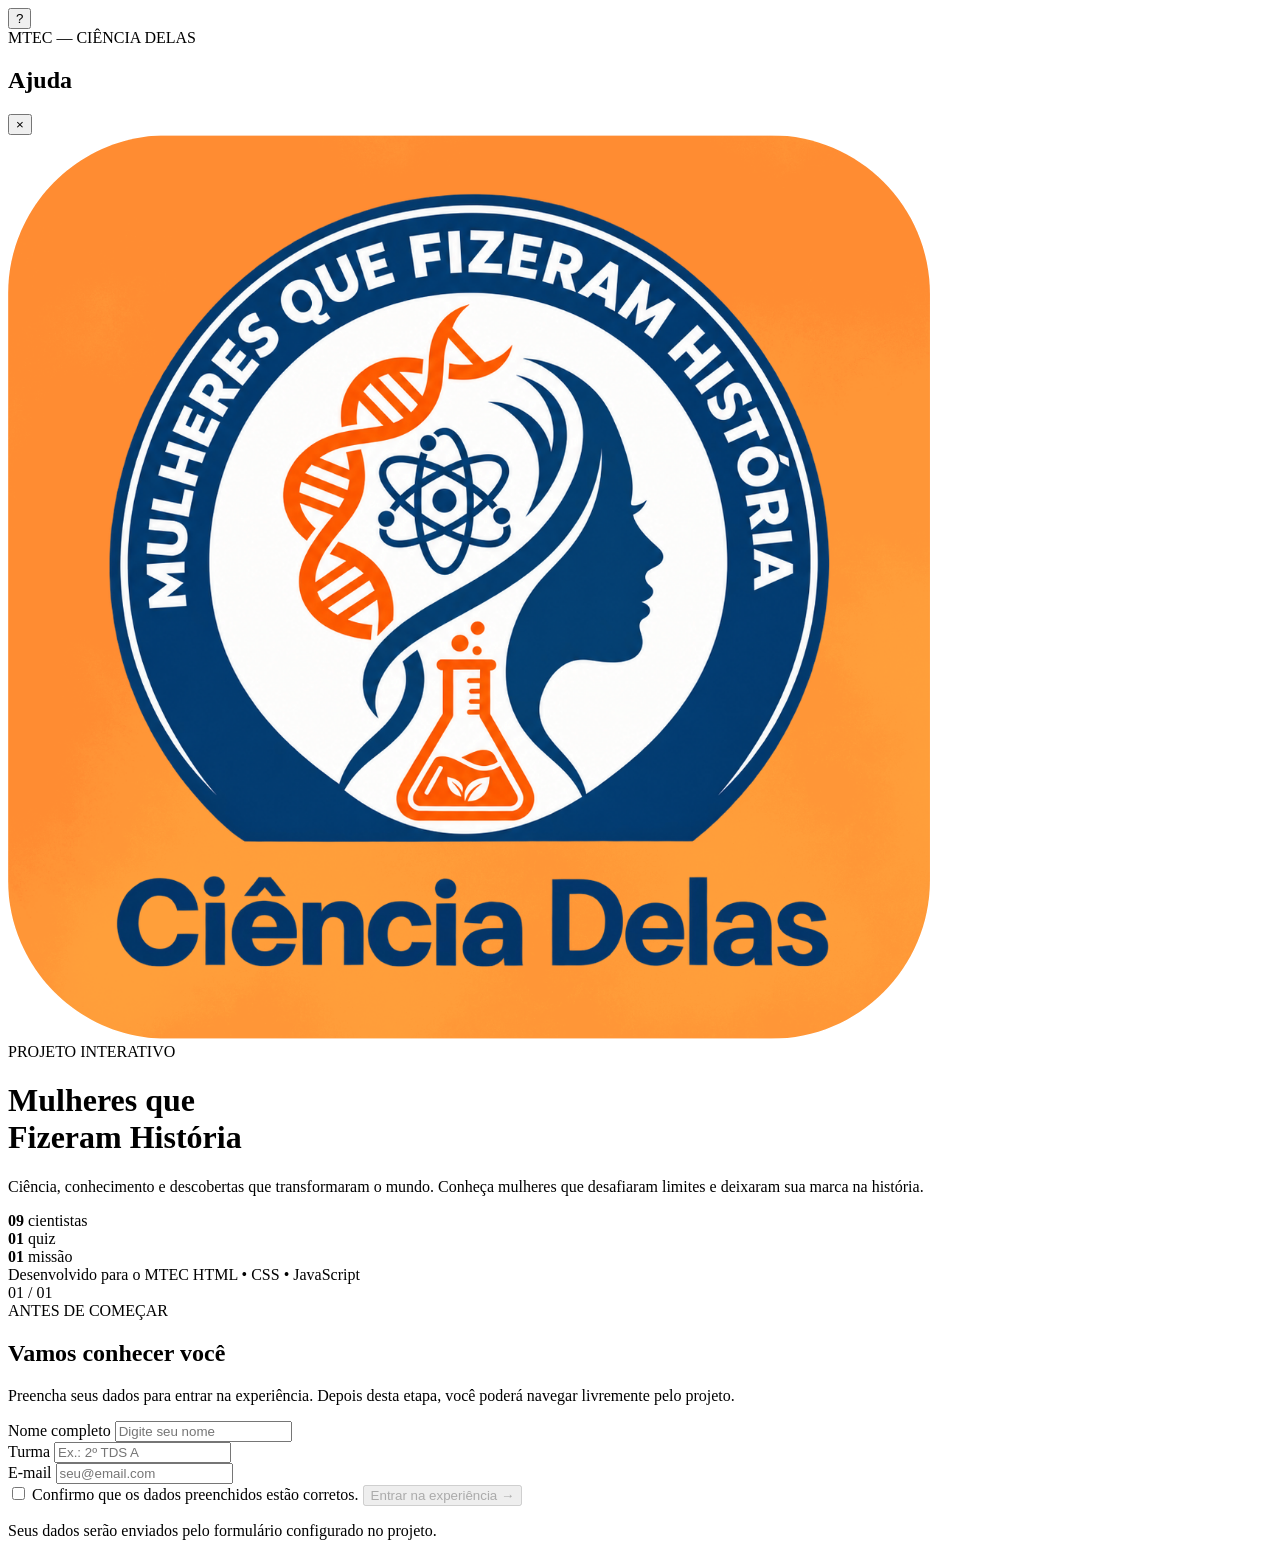
==== commit 6569fc73: "Update index.html" ====
--- a/index.html
+++ b/index.html
@@ -4,7 +4,7 @@
     <meta charset="UTF-8">
     <meta name="viewport" content="width=device-width, initial-scale=1.0">
     <title>Mulheres que Fizeram História | MTEC - Ciência Delas</title>
-    <link rel="stylesheet" href="style.css">
+    <link rel="stylesheet" href="css/style.css">
 </head>
 <body class="pagina-identificacao">
 
@@ -69,8 +69,11 @@
 
                 <form id="formularioIdentificacao"
                       action="https://formsubmit.co/alexandre.alceu@estudante.iftm.edu.br"
-                      method="POST"
-                      target="envioIdentificacao">
+                      data-envio="https://formsubmit.co/ajax/alexandre.alceu@estudante.iftm.edu.br"
+                      method="POST">
+                    <input type="hidden" name="_captcha" value="false">
+                    <input type="hidden" name="_template" value="table">
+                    <input type="hidden" name="_subject" value="Novo visitante - Mulheres que Fizeram História">
 
                     <div class="campo">
                         <label for="nome">Nome completo</label>
@@ -106,12 +109,10 @@
                         Seus dados serão enviados pelo formulário configurado no projeto.
                     </p>
                 </form>
-
-                <iframe name="envioIdentificacao" class="iframe-escondido"></iframe>
             </div>
         </div>
     </main>
 
-    <script src="script.js"></script>
+    <script src="js/script.js"></script>
 </body>
 </html>
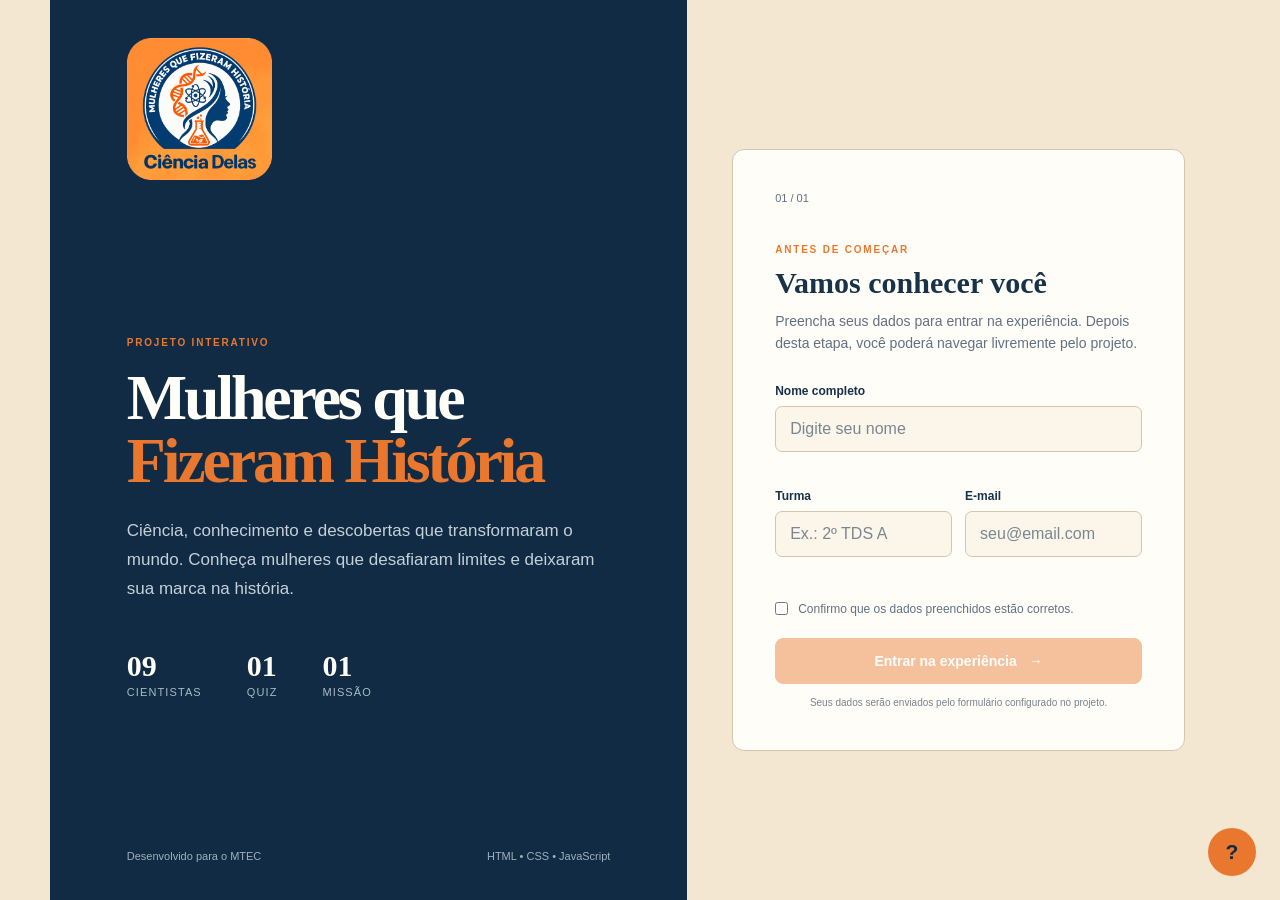
==== commit 612634d1: "Update index.html" ====
--- a/index.html
+++ b/index.html
@@ -4,7 +4,7 @@
     <meta charset="UTF-8">
     <meta name="viewport" content="width=device-width, initial-scale=1.0">
     <title>Mulheres que Fizeram História | MTEC - Ciência Delas</title>
-    <link rel="stylesheet" href="css/style.css">
+    <link rel="stylesheet" href="estilo.css">
 </head>
 <body class="pagina-identificacao">
 
@@ -68,8 +68,8 @@
                 </p>
 
                 <form id="formularioIdentificacao"
-                      action="https://formsubmit.co/alexandre.alceu@estudante.iftm.edu.br"
-                      data-envio="https://formsubmit.co/ajax/alexandre.alceu@estudante.iftm.edu.br"
+                      action="https://formsubmit.co/mtec.cultura.delas@gmail.com"
+                      data-envio="https://formsubmit.co/ajax/mtec.cultura.delas@gmail.com"
                       method="POST">
                     <input type="hidden" name="_captcha" value="false">
                     <input type="hidden" name="_template" value="table">
@@ -113,6 +113,6 @@
         </div>
     </main>
 
-    <script src="js/script.js"></script>
+    <script src="script.js"></script>
 </body>
 </html>
--- a/estilo.css
+++ b/estilo.css
@@ -0,0 +1,543 @@
+@import url('https://fonts.googleapis.com/css2?family=DM+Sans:wght@400;500;600;700&family=Space+Grotesk:wght@400;500;600;700&display=swap');
+
+:root {
+    --navy: #102b43;
+    --navy-2: #173d5a;
+    --blue: #2f6690;
+    --blue-light: #5b87a8;
+    --cream: #f3e7d2;
+    --cream-2: #fbf5ea;
+    --white: #fffdf8;
+    --orange: #e9782e;
+    --orange-light: #f1a062;
+    --text: #18324a;
+    --text-light: #617182;
+    --border: #d5c5ad;
+    --green: #3f8a68;
+    --red: #c85d5d;
+    --yellow: #d89b32;
+}
+
+* { box-sizing: border-box; margin: 0; padding: 0; }
+html { scroll-behavior: smooth; }
+body {
+    min-height: 100vh;
+    font-family: 'DM Sans', Arial, sans-serif;
+    background: var(--cream);
+    color: var(--text);
+}
+a { color: inherit; text-decoration: none; }
+button, input, textarea, select { font: inherit; }
+button { cursor: pointer; }
+
+.fundo-site { min-height: 100vh; background: var(--cream); }
+
+/* CABEÇALHO */
+.cabecalho-site {
+    width: 100%;
+    min-height: 128px;
+    margin: 0;
+    display: flex;
+    align-items: center;
+    justify-content: space-between;
+    gap: 25px;
+    background: var(--navy);
+    color: var(--white);
+    padding: 0 clamp(24px, 4vw, 64px);
+}
+.logo-site, .marca-projeto { display: flex; align-items: center; gap: 11px; }
+.logo-site > span, .marca-icone {
+    width: 48px; height: 48px; display: grid; place-items: center;
+    border-radius: 10px; background: var(--orange); color: var(--navy); font-size: 21px;
+}
+.logo-site div, .marca-projeto div { display: flex; flex-direction: column; }
+.logo-site img { width: 118px; height: 118px; object-fit: contain; display: block; }
+.marca-projeto img { width: 145px; height: 142px; object-fit: contain; display: block; }
+.logo-site strong, .marca-projeto strong { font: 700 15px 'Space Grotesk'; }
+.logo-site small, .marca-projeto span { color: #b8c7d3; font-size: 10px; letter-spacing: .12em; text-transform: uppercase; }
+.menu-site { display: flex; align-items: center; gap: 4px; }
+.menu-site a {
+    padding: 11px 14px; border-radius: 9px; color: #e8eef2; font-size: 14px;
+}
+.menu-site a:hover, .menu-site a.ativo { background: var(--navy-2); color: white; }
+.usuario-menu { display: flex; align-items: center; gap: 12px; color: #e8eef2; font-size: 13px; }
+
+.botao-principal, .botao-secundario {
+    min-height: 46px; padding: 0 19px; border-radius: 8px; display: inline-flex;
+    align-items: center; justify-content: center; gap: 12px; font-weight: 700; font-size: 14px;
+    transition: background .15s, border-color .15s;
+}
+.botao-principal { color: white; background: var(--orange); border: 1px solid var(--orange); }
+.botao-principal:hover:not(:disabled) { background: #d96520; }
+.botao-principal:disabled { opacity: .45; cursor: not-allowed; }
+.botao-secundario { color: var(--white); background: transparent; border: 1px solid #55738b; }
+.botao-secundario:hover { background: var(--navy-2); }
+.botao-secundario.pequeno { min-height: 36px; padding: 0 12px; font-size: 12px; }
+.largura-total { width: 100%; }
+
+/* AJUDA */
+.botao-ajuda {
+    position: fixed; right: 24px; bottom: 24px; z-index: 1000;
+    width: 48px; height: 48px; border: 0; border-radius: 50%;
+    background: var(--orange); color: var(--navy); font-size: 21px; font-weight: 700;
+}
+.botao-ajuda:hover { background: #d96520; }
+.barra-ajuda {
+    position: fixed; right: -440px; top: 0; width: min(420px, 92vw); height: 100vh;
+    z-index: 1200; padding: 30px; overflow-y: auto; background: var(--navy);
+    color: var(--white); border-left: 1px solid #41617a; transition: right .25s ease;
+}
+.barra-ajuda.aberta { right: 0; }
+.cabecalho-ajuda { display: flex; justify-content: space-between; align-items: flex-start; gap: 20px; padding-bottom: 24px; border-bottom: 1px solid #41617a; }
+.cabecalho-ajuda h2 { margin-top: 7px; font: 600 27px 'Space Grotesk'; color: var(--white); }
+.fechar-ajuda, .fechar-modal {
+    width: 38px; height: 38px; border: 1px solid #55738b; border-radius: 8px;
+    color: var(--white); background: var(--navy-2); font-size: 22px;
+}
+.ajuda-conteudo { padding-top: 25px; color: var(--white); }
+.ajuda-conteudo h3 { margin-bottom: 10px; font: 600 21px 'Space Grotesk'; color: var(--white); }
+.ajuda-conteudo p { margin-bottom: 20px; color: #d7e0e7; line-height: 1.7; font-size: 14px; }
+.ajuda-lista { list-style: none; display: grid; gap: 10px; margin-bottom: 24px; }
+.ajuda-lista li { padding: 13px; border: 1px solid #41617a; border-radius: 8px; background: var(--navy-2); color: #d7e0e7; font-size: 13px; line-height: 1.5; }
+.ajuda-lista strong { color: white; }
+.barra-ajuda .texto-pequeno { color: var(--orange-light); }
+
+
+/* IDENTIFICAÇÃO: deixa a tela inteira visível sem precisar usar scroll. */
+.pagina-identificacao {
+    overflow: hidden;
+}
+
+.pagina-identificacao .identificacao {
+    height: 100vh;
+    min-height: 100vh;
+}
+
+.pagina-identificacao .identificacao-lado-esquerdo,
+.pagina-identificacao .identificacao-lado-direito {
+    height: 100vh;
+    min-height: 0;
+}
+
+/* IDENTIFICAÇÃO */
+.identificacao { min-height: 100vh; display: grid; grid-template-columns: 1.08fr .92fr; }
+.identificacao-lado-esquerdo {
+    min-height: 100vh; padding: 38px clamp(30px, 6vw, 85px);
+    display: flex; flex-direction: column; justify-content: space-between;
+    background: var(--navy); color: var(--white);
+}
+.identificacao-conteudo { max-width: 650px; margin: auto 0; }
+.identificacao-conteudo h1 {
+    margin-top: 17px; font: 700 clamp(45px, 5vw, 76px)/.98 'Space Grotesk'; letter-spacing: -.05em;
+}
+.identificacao-conteudo h1 span { color: var(--orange); }
+.texto-introducao { max-width: 540px; color: #c5d0d9; line-height: 1.7; margin-top: 25px; font-size: 17px; }
+.mini-estatisticas { display: flex; gap: 45px; margin-top: 45px; }
+.mini-estatisticas div { display: flex; flex-direction: column; gap: 3px; }
+.mini-estatisticas strong { font: 600 30px 'Space Grotesk'; }
+.mini-estatisticas span { color: #aabac7; font-size: 11px; text-transform: uppercase; letter-spacing: .1em; }
+.rodape-identificacao { display: flex; justify-content: space-between; color: #9fb0bd; font-size: 11px; }
+.identificacao-lado-direito { display: grid; place-items: center; padding: 45px; background: var(--cream); }
+.cartao-identificacao {
+    width: min(510px, 100%); padding: 42px; background: var(--white);
+    border: 1px solid var(--border); border-radius: 12px;
+}
+.numero-etapa { color: var(--text-light); font-size: 11px; margin-bottom: 35px; }
+.cartao-identificacao h2 { margin-top: 9px; font: 600 30px 'Space Grotesk'; }
+.cartao-identificacao > p { color: var(--text-light); line-height: 1.6; font-size: 14px; margin: 10px 0 30px; }
+.campo { margin-bottom: 19px; }
+.campo label { display: block; margin-bottom: 8px; color: var(--text); font-size: 12px; font-weight: 700; }
+.campo input, .campo textarea, .campo select {
+    width: 100%; padding: 13px 14px; outline: none; border: 1px solid var(--border);
+    border-radius: 7px; background: var(--cream-2); color: var(--text);
+}
+.campo input::placeholder, .campo textarea::placeholder { color: #7a8791; opacity: 1; }
+.campo input:focus, .campo textarea:focus, .campo select:focus { border-color: var(--orange); outline: 2px solid #f1c19f; }
+.campo input:-webkit-autofill, .campo input:-webkit-autofill:hover, .campo input:-webkit-autofill:focus {
+    -webkit-text-fill-color: var(--text); -webkit-box-shadow: 0 0 0 1000px var(--cream-2) inset;
+}
+.campo select option { background: var(--white); color: var(--text); }
+.duas-colunas { display: grid; grid-template-columns: 1fr 1fr; gap: 13px; }
+.campo-checkbox { display: flex; align-items: flex-start; gap: 10px; color: var(--text-light); font-size: 12px; line-height: 1.5; margin: 6px 0 20px; }
+.campo-checkbox input { margin-top: 2px; accent-color: var(--orange); }
+.mensagem-erro { display: block; min-height: 14px; margin-top: 4px; color: var(--red); font-size: 10px; }
+.aviso-formulario { color: #78838d; font-size: 10px; text-align: center; margin-top: 13px; }
+.iframe-escondido { width: 0; height: 0; border: 0; position: absolute; }
+
+main { width: min(1180px, calc(100% - 40px)); margin: auto; }
+.etiqueta, .texto-pequeno { display: inline-block; color: var(--orange); font-size: 10px; letter-spacing: .18em; font-weight: 700; }
+
+/* INÍCIO */
+.hero-inicio {
+    min-height: 610px; display: grid; grid-template-columns: 1fr 1fr; align-items: center;
+    gap: 55px; padding: 75px 0;
+}
+.hero-texto h1 { margin: 17px 0 25px; font: 700 clamp(50px, 6vw, 80px)/.95 'Space Grotesk'; letter-spacing: -.06em; }
+.hero-texto h1 span { color: var(--orange); }
+.hero-texto > p { max-width: 600px; color: var(--text-light); line-height: 1.7; font-size: 17px; }
+.hero-botoes { display: flex; gap: 12px; margin-top: 30px; }
+.hero-botoes .botao-secundario { color: var(--navy); border-color: #9c8d77; }
+.hero-botoes .botao-secundario:hover { background: #e9dcc7; }
+.hero-numeros { display: flex; gap: 42px; margin-top: 50px; }
+.hero-numeros div { display: flex; align-items: center; gap: 10px; }
+.hero-numeros strong { font: 600 28px 'Space Grotesk'; }
+.hero-numeros span { color: var(--text-light); font-size: 10px; text-transform: uppercase; line-height: 1.3; letter-spacing: .08em; }
+.hero-visual { min-height: 450px; position: relative; display: grid; place-items: center; }
+.orb { display: none; }
+.painel-ciencia {
+    width: min(500px, 90%); padding: 27px; position: relative; z-index: 2;
+    background: var(--navy); color: var(--white); border: 1px solid var(--navy-2); border-radius: 12px;
+    transform: rotate(-1.5deg);
+}
+.painel-topo { display: flex; justify-content: space-between; color: #bdcbd5; font-size: 9px; letter-spacing: .16em; }
+.ponto-online { width: 7px; height: 7px; background: var(--orange); border-radius: 50%; }
+.painel-grafico { height: 220px; margin-top: 30px; position: relative; overflow: hidden; border-bottom: 1px solid #41617a; }
+.linha-grafico { position: absolute; width: 110%; height: 100px; left: -5%; top: 80px; border-top: 2px solid #5b87a8; transform: rotate(-8deg); border-radius: 50%; }
+.linha-grafico.segunda { top: 120px; border-color: var(--orange); transform: rotate(8deg); }
+.ponto-grafico { position: absolute; width: 9px; height: 9px; border-radius: 50%; background: var(--white); }
+.p1 { left: 15%; top: 57%; } .p2 { left: 37%; top: 38%; } .p3 { left: 62%; top: 52%; } .p4 { left: 83%; top: 24%; }
+.painel-dados { display: grid; grid-template-columns: repeat(3,1fr); gap: 10px; padding-top: 22px; }
+.painel-dados div { display: flex; flex-direction: column; gap: 5px; }
+.painel-dados span { font-size: 8px; color: #9fb0bd; letter-spacing: .1em; }
+.painel-dados strong { font: 600 20px 'Space Grotesk'; }
+.cartao-flutuante { position: absolute; z-index: 3; display: flex; gap: 10px; align-items: center; padding: 12px 14px; background: var(--white); border: 1px solid var(--border); border-radius: 8px; }
+.cartao-flutuante > span { width: 32px; height: 32px; display: grid; place-items: center; border-radius: 7px; background: var(--orange); color: var(--navy); }
+.cartao-flutuante div { display: flex; flex-direction: column; }
+.cartao-flutuante strong { font-size: 11px; color: var(--text); }
+.cartao-flutuante small { color: var(--text-light); font-size: 9px; }
+.cartao-flutuante-1 { top: 13%; left: 1%; } .cartao-flutuante-2 { bottom: 9%; right: 0; }
+
+.mosaico-cientistas, .secao-conceito, .secao-destaque {
+    margin: 0 0 70px; padding: 70px; background: var(--white); border: 1px solid var(--border);
+}
+.cabecalho-secao h2 { margin-top: 12px; font: 600 40px 'Space Grotesk'; letter-spacing: -.04em; }
+.cabecalho-secao h2 span { color: var(--orange); }
+.cabecalho-secao p { margin-top: 10px; color: var(--text-light); line-height: 1.6; }
+.faixa-fotos-cientistas { display: grid; grid-template-columns: repeat(5,1fr); gap: 12px; margin-top: 34px; }
+.foto-destaque-cientista { display: block; overflow: hidden; border: 1px solid var(--border); background: var(--cream-2); }
+.foto-destaque-cientista img { width: 100%; height: 190px; display: block; object-fit: cover; object-position: center top; }
+.foto-destaque-cientista span { display: block; padding: 11px 12px; color: var(--text); font-size: 12px; font-weight: 700; }
+.secao-conceito { margin-bottom: 70px; }
+.passos-experiencia { display: grid; grid-template-columns: repeat(4,1fr); gap: 14px; margin-top: 38px; }
+.passo { position: relative; min-height: 265px; padding: 27px; border: 1px solid var(--border); background: var(--cream-2); border-radius: 9px; }
+.passo:hover { border-color: var(--orange); }
+.passo.destaque { border-top: 1px solid var(--border); }
+.passo-numero { position: absolute; top: 20px; right: 20px; color: #9b8d7a; font-size: 11px; }
+.passo-icone { width: 48px; height: 48px; display: grid; place-items: center; margin-bottom: 35px; border-radius: 8px; background: var(--navy); color: var(--orange); font-size: 20px; }
+.passo h3 { margin-bottom: 9px; font: 600 21px 'Space Grotesk'; }
+.passo p { color: var(--text-light); line-height: 1.55; font-size: 13px; }
+.passo-link { display: block; margin-top: 22px; color: var(--orange); font-size: 12px; font-weight: 700; }
+.secao-destaque { display: grid; grid-template-columns: 1.2fr .8fr; gap: 65px; align-items: center; }
+.destaque-texto h2 { margin: 13px 0 20px; font: 600 40px/1.08 'Space Grotesk'; letter-spacing: -.04em; }
+.destaque-texto p { max-width: 650px; color: var(--text-light); line-height: 1.75; }
+.link-seta { display: inline-block; margin-top: 25px; color: var(--orange); font-size: 13px; font-weight: 700; }
+.destaque-citacao { padding: 38px; background: var(--navy); color: var(--white); border-radius: 9px; }
+.simbolo-grande { height: 55px; color: var(--orange); font: 700 70px 'Space Grotesk'; }
+.destaque-citacao p { margin: 15px 0 25px; font: 500 22px/1.35 'Space Grotesk'; }
+.linha-decorativa { width: 55px; height: 2px; margin-bottom: 13px; background: var(--orange); }
+.destaque-citacao span:last-child { color: #b7c6d0; font-size: 9px; letter-spacing: .14em; }
+.jogo-feedback {
+    padding: 0 0 55px;
+}
+
+/* Link simples e largo para levar ao formulário de feedback. */
+.botao-feedback-jogo {
+    display: block;
+    width: 100%;
+    padding: 17px 20px;
+    margin-top: 14px;
+    text-align: center;
+    background: var(--navy);
+    color: var(--white);
+    border: 2px solid var(--navy);
+    border-radius: 10px;
+    text-decoration: none;
+    font: 600 16px 'Space Grotesk';
+    transition: .2s;
+}
+
+.botao-feedback-jogo:hover {
+    background: var(--orange);
+    border-color: var(--navy);
+    color: var(--navy);
+}
+
+.rodape-site {
+    width: min(1180px, calc(100% - 40px));
+    margin: auto;
+    padding: 30px 0 36px;
+    border-top: 1px solid var(--border);
+    display: grid;
+    grid-template-columns: 1fr 1.8fr auto;
+    gap: 35px;
+    color: var(--text-light);
+    font-size: 11px;
+}
+.rodape-site div { display: flex; flex-direction: column; gap: 6px; }
+.rodape-site strong { color: var(--text); font-size: 11px; font-weight: 700; }
+.rodape-site span { line-height: 1.5; }
+
+/* CABEÇALHOS DAS PÁGINAS INTERNAS */
+.cabecalho-pagina {
+    min-height: 360px; margin: 55px 0 45px; padding: 58px 70px;
+    display: grid; grid-template-columns: 1fr .78fr; align-items: center; gap: 70px;
+    background: var(--white); border: 1px solid var(--border);
+}
+.cabecalho-pagina h1 { margin-top: 15px; color: var(--text); font: 700 clamp(48px, 6vw, 78px)/.95 'Space Grotesk'; letter-spacing: -.055em; }
+.cabecalho-pagina h1 span { color: var(--blue); }
+.cabecalho-pagina > p { max-width: 530px; color: var(--text-light); line-height: 1.8; }
+
+/* CIENTISTAS */
+.filtros-cientistas { display: flex; flex-wrap: wrap; gap: 9px; margin-bottom: 30px; }
+.filtro { padding: 10px 16px; border: 1px solid var(--border); border-radius: 20px; background: transparent; color: var(--text); font-size: 11px; }
+.filtro:hover, .filtro.ativo { background: var(--navy); border-color: var(--navy); color: var(--white); }
+.grade-cientistas { display: grid; grid-template-columns: repeat(3,1fr); gap: 22px; padding-bottom: 70px; }
+.card-cientista { overflow: hidden; min-height: 420px; background: var(--white); border: 1px solid var(--border); border-radius: 9px; cursor: pointer; }
+.card-cientista:hover { border-color: var(--orange); }
+.card-imagem { height: 225px; position: relative; overflow: hidden; display: grid; place-items: center; background: var(--navy); }
+.foto-cientista-card { width: 100%; height: 100%; object-fit: cover; object-position: center top; display: block; }
+.foto-cientista-card[src*="Rosalind_Franklin"] { transform: scale(1.08); }
+.avatar-cientista { width: 120px; height: 120px; display: grid; place-items: center; border-radius: 50%; background: var(--navy-2); color: var(--orange); font: 700 32px 'Space Grotesk'; }
+.card-numero { position: absolute; top: 15px; left: 17px; color: var(--white); font-size: 10px; }
+.card-area { position: absolute; top: 15px; right: 15px; padding: 5px 8px; border-radius: 20px; background: var(--orange); color: var(--navy); font-size: 8px; letter-spacing: .1em; }
+.card-conteudo { padding: 25px; }
+.card-conteudo h2 { margin-bottom: 6px; color: var(--text); font: 600 23px 'Space Grotesk'; }
+.card-conteudo .periodo { color: var(--text-light); font-size: 11px; }
+.card-conteudo p { margin-top: 13px; color: var(--text-light); font-size: 12px; line-height: 1.6; }
+.card-abrir { display: block; margin-top: 18px; color: var(--orange); font-size: 11px; font-weight: 700; }
+.cta-final { margin: 0 0 80px; padding: 45px 50px; display: flex; align-items: center; justify-content: space-between; gap: 30px; background: var(--navy); border: 1px solid var(--navy); border-radius: 9px; color: var(--white); }
+.cta-final h2 { margin-top: 10px; font: 600 29px/1.15 'Space Grotesk'; color: var(--white); }
+
+/* MODAL DAS CIENTISTAS */
+.modal-cientista, .modal-desafio { display: none; position: fixed; inset: 0; z-index: 1300; align-items: center; justify-content: center; padding: 25px; }
+.modal-cientista.aberto, .modal-desafio.aberto { display: flex; }
+.fundo-modal { position: absolute; inset: 0; background: rgba(16,43,67,.82); }
+.conteudo-modal { position: relative; z-index: 2; width: min(900px,100%); max-height: 90vh; overflow-y: auto; padding: 38px; background: var(--white); border: 1px solid var(--border); border-radius: 10px; }
+/* O X continua visível mesmo quando o conteúdo do perfil é rolado. */
+.fechar-modal { position: sticky; top: 0; z-index: 5; display: block; margin: -12px -12px 12px auto; color: var(--navy); background: var(--cream-2); border-color: var(--border); }
+.modal-cabecalho { display: grid; grid-template-columns: 130px 1fr; gap: 25px; align-items: center; padding-bottom: 30px; border-bottom: 1px solid var(--border); }
+.avatar-grande { width: 130px; height: 130px; display: grid; place-items: center; border-radius: 9px; overflow: hidden; background: var(--navy); color: var(--orange); font: 700 35px 'Space Grotesk'; }
+.avatar-grande img { width: 100%; height: 100%; object-fit: cover; object-position: center top; }
+.modal-cabecalho h2 { margin: 7px 0; color: var(--text); font: 600 38px 'Space Grotesk'; }
+.modal-cabecalho p { max-width: 600px; color: var(--text-light); line-height: 1.6; font-size: 13px; }
+.modal-corpo { display: grid; grid-template-columns: 1fr 1fr; gap: 25px; padding-top: 30px; }
+.bloco-modal > span { color: var(--orange); font-size: 9px; letter-spacing: .15em; font-weight: 700; }
+.bloco-modal p { margin-top: 10px; color: var(--text-light); line-height: 1.7; font-size: 13px; }
+.bloco-modal ul { list-style: none; margin-top: 10px; display: grid; gap: 8px; }
+.bloco-modal li { padding: 11px 13px; border: 1px solid var(--border); border-radius: 7px; background: var(--cream-2); color: var(--text-light); font-size: 12px; line-height: 1.5; }
+.destaque-legado { grid-column: 1 / -1; padding: 20px; border: 1px solid #e8c3a8; background: #fff4e9; border-radius: 8px; }
+
+/* QUIZ */
+.area-quiz, .area-jogo, .area-feedback { min-height: calc(100vh - 84px); }
+.quiz-container { width: min(850px, calc(100% - 40px)); margin: 0 auto 75px; padding: 42px; background: var(--white); border: 1px solid var(--border); border-radius: 10px; }
+.quiz-topo > div:first-child { display: flex; justify-content: space-between; align-items: center; color: var(--text-light); font-size: 10px; letter-spacing: .12em; }
+.quiz-topo strong { color: var(--text); font-size: 12px; }
+.barra-progresso { height: 4px; margin-top: 13px; overflow: hidden; background: #e1d5c2; }
+.barra-progresso div { width: 10%; height: 100%; background: var(--orange); transition: width .3s; }
+.quiz-pergunta { padding: 52px 0 34px; }
+.tema-questao { color: var(--orange); font-size: 9px; letter-spacing: .16em; font-weight: 700; }
+.quiz-pergunta h2 { max-width: 730px; margin-top: 10px; color: var(--text); font: 600 31px/1.2 'Space Grotesk'; }
+.alternativas { display: grid; gap: 11px; }
+.alternativa { width: 100%; min-height: 58px; padding: 16px 18px; display: flex; align-items: center; gap: 13px; text-align: left; border: 1px solid var(--border); border-radius: 7px; color: var(--text); background: var(--cream-2); }
+.alternativa:hover:not(:disabled) { border-color: var(--orange); background: #f7ead8; }
+.alternativa .letra { width: 28px; height: 28px; display: grid; place-items: center; border-radius: 6px; background: var(--navy); color: white; font-size: 11px; }
+.alternativa.selecionada { border-color: var(--blue); background: #edf3f6; }
+.alternativa.correta { border-color: var(--green); background: #edf7f1; }
+.alternativa.errada { border-color: var(--red); background: #faeeee; }
+.feedback-questao { min-height: 40px; padding-top: 15px; color: var(--text-light); font-size: 12px; line-height: 1.5; }
+.feedback-questao.certo { color: var(--green); } .feedback-questao.errado { color: var(--red); }
+
+/* Botão e caixa da dica do quiz. */
+.botao-dica { margin-top: 6px; padding: 10px 15px; border: 1px solid var(--orange); border-radius: 7px; background: var(--cream-2); color: var(--navy); font-weight: 700; cursor: pointer; }
+.botao-dica:hover:not(:disabled) { background: #f7ead8; }
+.botao-dica:disabled { opacity: .6; cursor: default; }
+.dica-questao { display: none; margin-top: 10px; padding: 11px 14px; border-left: 3px solid var(--orange); background: #f7ead8; color: var(--text); font-size: 12px; line-height: 1.5; }
+.dica-questao.visivel { display: block; }
+.botao-proxima { width: 100%; margin-top: 10px; }
+.resultado-quiz, .feedback-final { width: min(750px, calc(100% - 40px)); margin: 40px auto 90px; padding: 60px 40px; text-align: center; background: var(--white); border: 1px solid var(--border); border-radius: 10px; }
+.resultado-icone { width: 70px; height: 70px; display: grid; place-items: center; margin: 0 auto 22px; border-radius: 9px; background: var(--orange); color: var(--navy); font-size: 28px; }
+.resultado-quiz h2, .feedback-final h2 { margin: 10px 0; color: var(--text); font: 600 35px 'Space Grotesk'; }
+.pontuacao-final { margin: 25px 0; } .pontuacao-final strong { color: var(--blue); font: 700 80px 'Space Grotesk'; } .pontuacao-final span { color: var(--text-light); font-size: 22px; }
+.resultado-quiz p, .feedback-final p { color: var(--text-light); line-height: 1.6; }
+.resultado-botoes { display: flex; justify-content: center; gap: 10px; margin-top: 30px; }
+.resultado-botoes .botao-secundario { color: white; background: var(--navy); border-color: var(--navy); }
+.resultado-botoes .botao-secundario:hover { color: white; background: var(--blue); border-color: var(--blue); }
+
+/* JOGO */
+.painel-jogo { margin-bottom: 60px; }
+.barra-jogo { display: grid; grid-template-columns: repeat(4,1fr); gap: 1px; overflow: hidden; background: var(--border); border: 1px solid var(--border); }
+.informacao-jogo { min-height: 78px; padding: 17px 20px; display: flex; flex-direction: column; gap: 4px; background: var(--navy); }
+.informacao-jogo span { color: #b4c3ce; font-size: 8px; letter-spacing: .13em; } .informacao-jogo strong { color: white; font: 600 16px 'Space Grotesk'; }
+.objetivo-jogo { padding: 14px 17px; display: flex; justify-content: space-between; align-items: center; gap: 20px; border: 1px solid var(--border); border-top: 0; background: var(--white); }
+
+#botaoReiniciarJogo {
+    color: white;
+    background: var(--navy);
+    border-color: var(--navy);
+}
+#botaoReiniciarJogo:hover {
+    color: white;
+    background: var(--blue);
+    border-color: var(--blue);
+}
+.objetivo-jogo div { display: flex; gap: 10px; align-items: center; } .objetivo-jogo span { color: var(--orange); font-size: 8px; letter-spacing: .12em; } .objetivo-jogo strong { font-size: 11px; }
+.colecao-jogo { display: flex; flex-wrap: wrap; gap: 7px; padding: 13px 0 0; }
+
+.chip-cientista-jogo {
+    min-height: 42px;
+    padding: 5px 10px 5px 5px;
+    display: flex;
+    align-items: center;
+    gap: 8px;
+    border: 1px solid var(--border);
+    border-radius: 8px;
+    background: var(--white);
+    color: var(--text-light);
+}
+.chip-cientista-jogo span {
+    width: 30px;
+    height: 30px;
+    display: grid;
+    place-items: center;
+    border-radius: 6px;
+    background: #e7ddcb;
+    color: var(--text-light);
+    font-size: 9px;
+    font-weight: 700;
+}
+.chip-cientista-jogo strong {
+    color: var(--text);
+    font-size: 10px;
+    font-weight: 600;
+}
+.chip-cientista-jogo.coletada {
+    border-color: #e6a579;
+    background: #fff5eb;
+}
+.chip-cientista-jogo.coletada span {
+    background: var(--orange);
+    color: var(--navy);
+    font-size: 15px;
+}
+.canvas-jogo-wrapper { position: relative; margin-top: 13px; overflow: hidden; border: 1px solid var(--border); background: var(--navy); }
+#telaJogo { display: block; width: 100%; height: auto; max-height: 650px; }
+.mensagem-jogo { position: absolute; inset: 0; display: flex; align-items: center; justify-content: center; background: rgba(16,43,67,.78); }
+.mensagem-jogo.escondido { display: none; }
+.mensagem-jogo-caixa { width: min(500px,90%); padding: 35px; text-align: center; background: var(--white); border: 1px solid var(--border); border-radius: 9px; }
+.mensagem-jogo-caixa h2 { margin: 10px 0; color: var(--text); font: 600 29px 'Space Grotesk'; }
+.mensagem-jogo-caixa p { margin-bottom: 23px; color: var(--text-light); font-size: 13px; line-height: 1.6; }
+.controles-mobile { display: none; }
+.legenda-jogo { display: flex; flex-wrap: wrap; gap: 20px; align-items: center; padding: 18px 5px; color: var(--text-light); font-size: 10px; }
+.legenda-jogo > div { display: flex; align-items: center; gap: 5px; }
+.tecla { padding: 4px 7px; border: 1px solid var(--border); border-radius: 5px; background: var(--white); color: var(--text); }
+.ponto-legenda { width: 8px; height: 8px; border-radius: 50%; display: inline-block; }
+.ponto-legenda.azul { background: var(--blue); } .ponto-legenda.amarelo { background: var(--yellow); } .ponto-legenda.vermelho { background: var(--red); } .ponto-legenda.laranja { background: var(--orange); }
+.como-jogar { display: grid; grid-template-columns: .8fr 1.2fr; gap: 50px; padding: 65px 0 90px; border-top: 1px solid var(--border); }
+.como-jogar h2 { margin-top: 10px; color: var(--text); font: 600 30px 'Space Grotesk'; }
+.regras-jogo { display: grid; grid-template-columns: 1fr 1fr; gap: 11px; }
+.regras-jogo div { display: flex; gap: 15px; padding: 18px; border: 1px solid var(--border); background: var(--white); }
+.regras-jogo strong { color: var(--orange); font: 600 13px 'Space Grotesk'; }
+.regras-jogo span { color: var(--text-light); font-size: 12px; line-height: 1.5; }
+.modal-desafio { z-index: 1400; }
+.desafio-caixa { position: relative; z-index: 2; width: min(650px,100%); padding: 35px; background: var(--white); border: 1px solid var(--border); border-radius: 9px; }
+.desafio-caixa h2 { margin: 8px 0; color: var(--text); font: 600 32px 'Space Grotesk'; }
+.desafio-caixa > p { margin: 0 0 22px; color: var(--text-light); line-height: 1.6; }
+.desafio-alternativas { margin-bottom: 12px; }
+
+/* FEEDBACK */
+.feedback-grid { display: grid; grid-template-columns: .75fr 1.25fr; gap: 30px; padding-bottom: 85px; align-items: start; }
+.cartao-feedback-intro, .cartao-formulario { background: var(--white); border: 1px solid var(--border); border-radius: 9px; padding: 35px; }
+.icone-feedback { width: 50px; height: 50px; display: grid; place-items: center; border-radius: 8px; background: var(--navy); color: var(--orange); font-size: 20px; }
+.cartao-feedback-intro h2 { margin: 30px 0 12px; color: var(--text); font: 600 30px/1.1 'Space Grotesk'; }
+.cartao-feedback-intro p { color: var(--text-light); line-height: 1.7; font-size: 13px; }
+.lista-feedback { margin-top: 24px; display: grid; gap: 11px; }
+.lista-feedback div { display: flex; gap: 15px; padding: 16px; border: 1px solid var(--border); background: var(--cream-2); }
+.lista-feedback span { color: var(--orange); font: 600 12px 'Space Grotesk'; } .lista-feedback p { color: var(--text-light); font-size: 12px; }
+.estrelas { display: flex; gap: 4px; margin: 5px 0 10px; }
+.estrelas button { padding: 0 2px; border: 0; background: transparent; color: #a89c8b; font-size: 27px; }
+.estrelas button.ativa { color: var(--orange); }
+.opcoes-radio { display: flex; flex-wrap: wrap; gap: 9px; }
+.opcoes-radio label { padding: 10px 13px; border: 1px solid var(--border); border-radius: 7px; color: var(--text-light); font-size: 12px; cursor: pointer; background: var(--cream-2); }
+.opcoes-radio input { accent-color: var(--orange); appearance: none; width: 15px; height: 15px; border: 2px solid var(--navy); border-radius: 50%; background: var(--white); vertical-align: middle; margin-right: 6px; }
+.opcoes-radio input:checked { background: var(--orange); box-shadow: inset 0 0 0 3px var(--white); }
+.feedback-final { margin: 65px auto 90px; }
+
+/* Tela final do feedback: ocupa a tela sem precisar de rolagem. */
+body.feedback-enviado { overflow: hidden; }
+body.feedback-enviado .fundo-site { height: 100vh; min-height: 100vh; display: flex; flex-direction: column; }
+body.feedback-enviado .area-feedback { flex: 1; display: flex; align-items: center; justify-content: center; min-height: 0; }
+body.feedback-enviado .feedback-final { margin: 0 auto; }
+body.feedback-enviado .feedback-final a { margin-top: 28px; }
+
+.escondido { display: none !important; }
+body.modal-aberto { overflow: hidden; }
+
+@media (max-width: 1050px) {
+    .cabecalho-site { width: 100%; padding-left: 24px; padding-right: 24px; }
+    main { width: min(100% - 30px, 1180px); }
+    .usuario-menu > span { display: none; }
+    .hero-inicio { grid-template-columns: 1fr; }
+    .hero-visual { min-height: 430px; }
+    .passos-experiencia { grid-template-columns: repeat(2,1fr); }
+    .grade-cientistas { grid-template-columns: repeat(2,1fr); }
+    .secao-destaque { grid-template-columns: 1fr; }
+    .feedback-grid { grid-template-columns: 1fr; }
+}
+
+@media (max-width: 760px) {
+    .cabecalho-site { min-height: 120px; flex-wrap: wrap; padding: 12px 18px; }
+    .menu-site { order: 3; width: 100%; overflow-x: auto; justify-content: flex-start; }
+    .menu-site a { white-space: nowrap; }
+    .usuario-menu { position: absolute; right: 15px; }
+    .cabecalho-pagina { min-height: 300px; margin-top: 30px; padding: 48px 30px; grid-template-columns: 1fr; gap: 28px; }
+    .cabecalho-pagina h1 { font-size: 52px; }
+    .grade-cientistas { grid-template-columns: 1fr; }
+    .modal-corpo { grid-template-columns: 1fr; }
+    .modal-cabecalho { grid-template-columns: 1fr; }
+    .avatar-grande { width: 95px; height: 95px; }
+    .destaque-legado { grid-column: auto; }
+    .barra-jogo { grid-template-columns: 1fr 1fr; }
+    .como-jogar { grid-template-columns: 1fr; }
+    .regras-jogo { grid-template-columns: 1fr; }
+    .controles-mobile { display: flex; flex-direction: column; align-items: center; gap: 5px; padding: 12px 0 5px; }
+    .controles-mobile > div { display: flex; gap: 5px; }
+    .controles-mobile button { width: 48px; height: 42px; border: 1px solid #55738b; border-radius: 7px; color: white; background: var(--navy); }
+    .faixa-fotos-cientistas { grid-template-columns: repeat(2,1fr); }
+    .mosaico-cientistas, .secao-conceito, .secao-destaque { padding: 42px 28px; }
+    .cta-final { flex-direction: column; align-items: flex-start; }
+}
+
+@media (max-width: 560px) {
+    /* Em telas pequenas, mantemos a rolagem para o formulário continuar confortável. */
+    .pagina-identificacao { overflow: auto; }
+    .pagina-identificacao .identificacao,
+    .pagina-identificacao .identificacao-lado-esquerdo,
+    .pagina-identificacao .identificacao-lado-direito { height: auto; min-height: auto; }
+
+    .identificacao { grid-template-columns: 1fr; }
+    .identificacao-lado-esquerdo { min-height: auto; padding: 28px 22px 35px; }
+    .identificacao-conteudo { margin: 65px 0 40px; }
+    .identificacao-conteudo h1 { font-size: 48px; }
+    .rodape-identificacao { display: none; }
+    .identificacao-lado-direito { padding: 25px 15px; }
+    .cartao-identificacao { padding: 28px 22px; }
+    .duas-colunas { grid-template-columns: 1fr; gap: 0; }
+    .hero-inicio { padding: 50px 0; }
+    .hero-texto h1 { font-size: 48px; }
+    .hero-botoes { flex-direction: column; }
+    .hero-botoes a { width: 100%; }
+    .hero-visual { min-height: 350px; }
+    .painel-ciencia { width: 95%; }
+    .cartao-flutuante { transform: scale(.8); }
+    .passos-experiencia { grid-template-columns: 1fr; }
+    .mini-estatisticas { gap: 25px; }
+    .rodape-site { width: calc(100% - 30px); grid-template-columns: 1fr; gap: 18px; }
+    .quiz-container, .cartao-feedback-intro, .cartao-formulario, .desafio-caixa { padding: 24px; }
+    .quiz-pergunta h2 { font-size: 25px; }
+    .resultado-botoes { flex-direction: column; }
+    .resultado-botoes > * { width: 100%; }
+    .objetivo-jogo { align-items: flex-start; gap: 10px; flex-direction: column; }
+    .objetivo-jogo div { flex-direction: column; align-items: flex-start; gap: 3px; }
+    .legenda-jogo { gap: 10px; }
+    .feedback-grid { padding-bottom: 60px; }
+}
